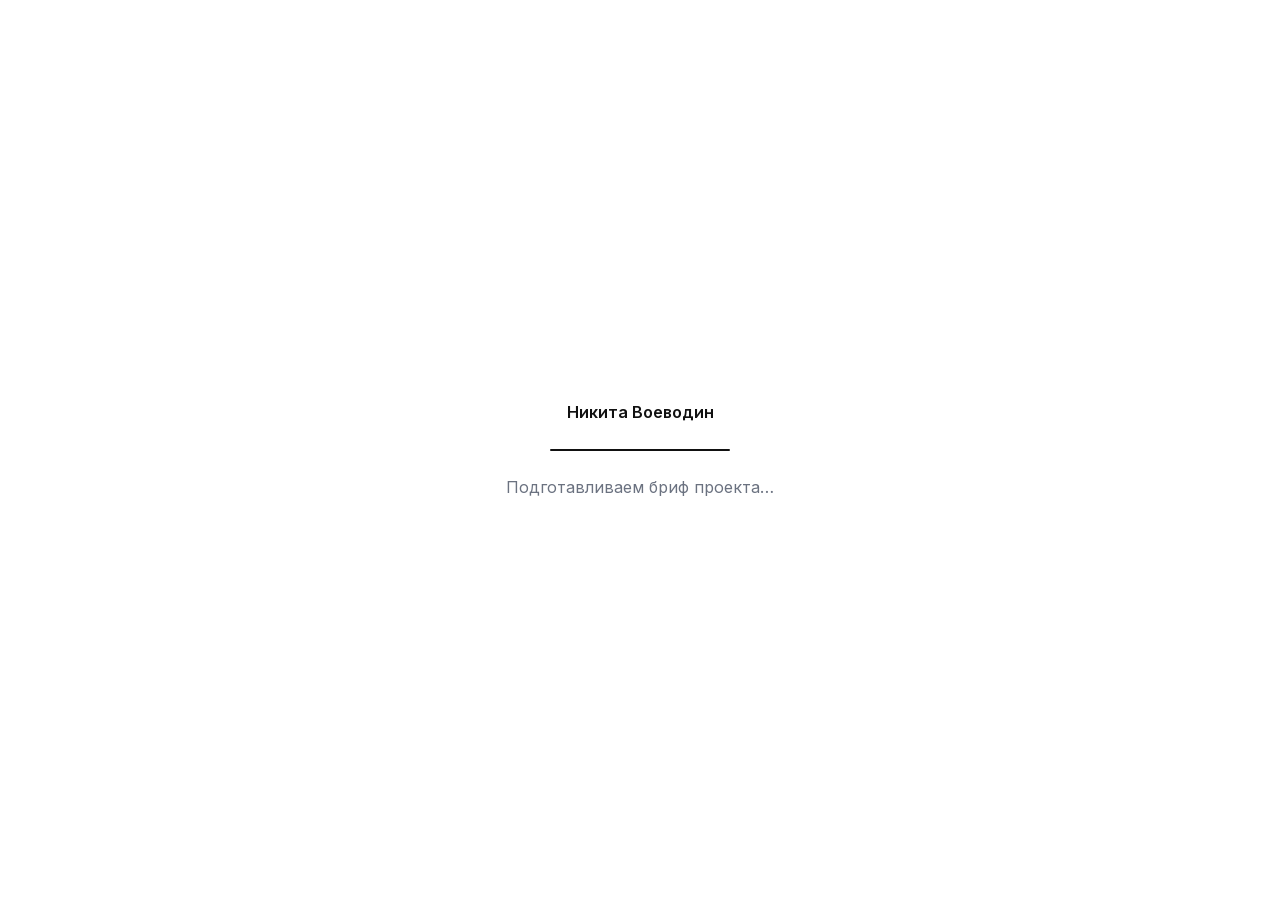
==== brief/index.html @ 1de4a4e7 "Сайт-бриф: пошаговая анкета проекта на /brief Реализация по техническому заданию (документы 01–07). " ====
<!DOCTYPE html>
<html lang="ru">
<head>
<meta charset="utf-8">
<meta name="viewport" content="width=device-width, initial-scale=1">
<title>Бриф проекта — Никита Воеводин</title>
<meta name="description" content="Бриф проекта: несколько вопросов о вашем бизнесе, чтобы подготовить сайт именно под ваши задачи. Заполнение занимает 10–15 минут.">
<meta name="theme-color" content="#FFFFFF">
<link rel="icon" href="/brief/favicon.svg" type="image/svg+xml">
<link rel="alternate icon" href="/brief/favicon.ico" sizes="32x32">
<link rel="preload" href="/brief/fonts/Inter.woff2" as="font" type="font/woff2" crossorigin>
<link rel="stylesheet" href="/brief/style.css">
<script src="/brief/script.js" defer></script>
</head>
<body>

<!-- Экран 0. Загрузка -->
<section class="loader" id="loader" aria-label="Подготовка брифа">
  <p class="loader__logo">Никита Воеводин</p>
  <span class="loader__track"><span class="loader__bar" id="loaderBar"></span></span>
  <p class="loader__text">Подготавливаем бриф проекта…</p>
</section>

<noscript>
  <p class="noscript">Для заполнения брифа включите JavaScript в настройках браузера.</p>
</noscript>

<div class="app" id="app">

  <header class="app__header" id="appHeader">
    <p class="logo">Никита Воеводин</p>
    <span class="progress" id="progress" role="progressbar" aria-label="Прогресс заполнения брифа" aria-valuemin="0" aria-valuemax="100" aria-valuenow="0" hidden>
      <span class="progress__bar" id="progressBar"></span>
    </span>
  </header>

  <main class="app__main" id="appMain">
    <div class="container">

      <!-- Экран восстановления черновика -->
      <section class="screen" id="screen-draft" data-screen="draft" hidden>
        <h1 class="screen__title">Мы нашли незавершённый бриф</h1>
        <p class="screen__text">Вы не закончили заполнение анкеты. Продолжить с места остановки?</p>
        <p class="screen__actions">
          <button type="button" class="button" data-action="draft-continue">Продолжить</button>
          <button type="button" class="button button--secondary" data-action="draft-reset">Начать заново</button>
        </p>
      </section>

      <!-- Экран 1. Приветствие -->
      <section class="screen screen--center" id="screen-welcome" data-screen="welcome" hidden>
        <h1 class="screen__title screen__title--hero">Бриф проекта</h1>
        <p class="screen__text">Ответьте на несколько вопросов. Это поможет быстрее понять ваш бизнес и подготовить сайт именно под ваши задачи.</p>
        <p class="screen__actions">
          <button type="button" class="button" data-action="start">Начать</button>
        </p>
      </section>

      <form class="form" id="briefForm" novalidate hidden>

        <!-- Экран 2. О компании -->
        <section class="screen" id="step-company" data-screen="step" hidden>
          <h2 class="screen__title">Расскажите немного о вашей компании</h2>
          <div class="fields">
            <p class="field">
              <label class="field__label" for="companyName">Название компании <span class="field__required" aria-hidden="true">*</span></label>
              <input class="input" type="text" id="companyName" name="companyName" placeholder="Например, «Северная студия»" autocomplete="organization" required>
              <span class="field__error" id="companyName-error" hidden></span>
            </p>
            <p class="field">
              <label class="field__label" for="contactPerson">Контактное лицо <span class="field__required" aria-hidden="true">*</span></label>
              <input class="input" type="text" id="contactPerson" name="contactPerson" placeholder="Имя и фамилия" autocomplete="name" required>
              <span class="field__error" id="contactPerson-error" hidden></span>
            </p>
            <p class="field">
              <label class="field__label" for="phone">Телефон <span class="field__required" aria-hidden="true">*</span></label>
              <input class="input" type="tel" id="phone" name="phone" placeholder="+7 900 000-00-00" autocomplete="tel" inputmode="tel" required>
              <span class="field__error" id="phone-error" hidden></span>
            </p>
            <p class="field">
              <label class="field__label" for="email">Email <span class="field__required" aria-hidden="true">*</span></label>
              <input class="input" type="email" id="email" name="email" placeholder="name@company.ru" autocomplete="email" inputmode="email" required>
              <span class="field__error" id="email-error" hidden></span>
            </p>
            <p class="field">
              <label class="field__label" for="website">Сайт</label>
              <input class="input" type="url" id="website" name="website" placeholder="company.ru" autocomplete="url" inputmode="url" data-validate="url">
              <span class="field__error" id="website-error" hidden></span>
            </p>
          </div>
        </section>

        <!-- Экран 3. О бизнесе -->
        <section class="screen" id="step-business" data-screen="step" hidden>
          <h2 class="screen__title" id="title-business">Чем занимается ваша компания?</h2>
          <div class="fields">
            <p class="field">
              <textarea class="textarea" id="businessDescription" name="businessDescription" rows="4" aria-labelledby="title-business" placeholder="Расскажите простыми словами. Чем вы занимаетесь? Какие задачи решаете?"></textarea>
            </p>
          </div>
        </section>

        <!-- Экран 4. Основные услуги -->
        <section class="screen" id="step-services" data-screen="step" hidden>
          <h2 class="screen__title" id="title-services">Какие услуги являются для вас основными?</h2>
          <div class="fields">
            <p class="field">
              <textarea class="textarea" id="services" name="services" rows="4" aria-labelledby="title-services" placeholder="Опишите основные услуги."></textarea>
            </p>
            <p class="field">
              <label class="field__label" for="mainService">Какая услуга является самой важной?</label>
              <input class="input" type="text" id="mainService" name="mainService" placeholder="Одна услуга, с которой стоит начать">
            </p>
          </div>
        </section>

        <!-- Экран 5. Клиенты -->
        <section class="screen" id="step-clients" data-screen="step" hidden>
          <h2 class="screen__title" id="title-clients">Кто ваши клиенты?</h2>
          <div class="fields">
            <p class="field">
              <textarea class="textarea" id="idealClient" name="idealClient" rows="4" aria-labelledby="title-clients" placeholder="Опишите своего идеального клиента."></textarea>
            </p>
            <p class="field">
              <label class="field__label" for="region">Регион работы</label>
              <input class="input" type="text" id="region" name="region" placeholder="Например, Москва и область">
            </p>
            <p class="field">
              <label class="field__label" for="language">Основной язык</label>
              <input class="input" type="text" id="language" name="language" placeholder="Русский">
            </p>
            <fieldset class="field field--group">
              <legend class="field__label">Работаете по всей России?</legend>
              <span class="choices">
                <label class="choice">
                  <input class="choice__input" type="radio" name="nationwide" value="Да">
                  <span class="choice__mark choice__mark--round" aria-hidden="true"></span>
                  <span class="choice__text">Да</span>
                </label>
                <label class="choice">
                  <input class="choice__input" type="radio" name="nationwide" value="Нет">
                  <span class="choice__mark choice__mark--round" aria-hidden="true"></span>
                  <span class="choice__text">Нет</span>
                </label>
              </span>
            </fieldset>
          </div>
        </section>

        <!-- Экран 6. Преимущества -->
        <section class="screen" id="step-advantages" data-screen="step" hidden>
          <h2 class="screen__title" id="title-advantages">Почему клиенты выбирают именно вас?</h2>
          <div class="fields">
            <p class="field">
              <textarea class="textarea" id="advantages" name="advantages" rows="4" aria-labelledby="title-advantages" placeholder="Опишите ваши сильные стороны. Что делает вас лучше конкурентов?"></textarea>
            </p>
          </div>
        </section>

        <!-- Экран 7. Конкуренты -->
        <section class="screen" id="step-competitors" data-screen="step" hidden>
          <h2 class="screen__title">Есть ли компании, которые вам нравятся?</h2>
          <div class="fields">
            <p class="field">
              <label class="field__label" for="competitor1">Ссылка</label>
              <input class="input" type="url" id="competitor1" name="competitor1" placeholder="company.ru" inputmode="url" data-validate="url">
              <span class="field__error" id="competitor1-error" hidden></span>
            </p>
            <p class="field">
              <label class="field__label" for="competitor2">Ссылка</label>
              <input class="input" type="url" id="competitor2" name="competitor2" placeholder="company.ru" inputmode="url" data-validate="url">
              <span class="field__error" id="competitor2-error" hidden></span>
            </p>
            <p class="field">
              <label class="field__label" for="competitor3">Ссылка</label>
              <input class="input" type="url" id="competitor3" name="competitor3" placeholder="company.ru" inputmode="url" data-validate="url">
              <span class="field__error" id="competitor3-error" hidden></span>
            </p>
            <p class="field">
              <label class="field__label" for="competitor4">Ссылка</label>
              <input class="input" type="url" id="competitor4" name="competitor4" placeholder="company.ru" inputmode="url" data-validate="url">
              <span class="field__error" id="competitor4-error" hidden></span>
            </p>
            <p class="field">
              <label class="field__label" for="competitor5">Ссылка</label>
              <input class="input" type="url" id="competitor5" name="competitor5" placeholder="company.ru" inputmode="url" data-validate="url">
              <span class="field__error" id="competitor5-error" hidden></span>
            </p>
            <p class="field">
              <label class="field__label" for="competitorsLiked">Что именно вам нравится?</label>
              <textarea class="textarea" id="competitorsLiked" name="competitorsLiked" rows="3" placeholder="Подход, сервис, оформление — что угодно."></textarea>
            </p>
          </div>
        </section>

        <!-- Экран 8. Примеры сайтов -->
        <section class="screen" id="step-examples" data-screen="step" hidden>
          <h2 class="screen__title">Какие сайты вам нравятся?</h2>
          <div class="fields">
            <p class="field">
              <label class="field__label" for="example1">URL</label>
              <input class="input" type="url" id="example1" name="example1" placeholder="example.com" inputmode="url" data-validate="url">
              <span class="field__error" id="example1-error" hidden></span>
            </p>
            <p class="field">
              <label class="field__label" for="example2">URL</label>
              <input class="input" type="url" id="example2" name="example2" placeholder="example.com" inputmode="url" data-validate="url">
              <span class="field__error" id="example2-error" hidden></span>
            </p>
            <p class="field">
              <label class="field__label" for="example3">URL</label>
              <input class="input" type="url" id="example3" name="example3" placeholder="example.com" inputmode="url" data-validate="url">
              <span class="field__error" id="example3-error" hidden></span>
            </p>
            <p class="field">
              <label class="field__label" for="example4">URL</label>
              <input class="input" type="url" id="example4" name="example4" placeholder="example.com" inputmode="url" data-validate="url">
              <span class="field__error" id="example4-error" hidden></span>
            </p>
            <p class="field">
              <label class="field__label" for="example5">URL</label>
              <input class="input" type="url" id="example5" name="example5" placeholder="example.com" inputmode="url" data-validate="url">
              <span class="field__error" id="example5-error" hidden></span>
            </p>
            <p class="field">
              <label class="field__label" for="examplesLiked">Что именно понравилось?</label>
              <textarea class="textarea" id="examplesLiked" name="examplesLiked" rows="3" placeholder="Структура, стиль, подача информации."></textarea>
            </p>
          </div>
        </section>

        <!-- Экран 9. Новый сайт -->
        <section class="screen" id="step-goals" data-screen="step" hidden>
          <h2 class="screen__title">Каким вы видите новый сайт?</h2>
          <div class="fields">
            <fieldset class="field field--group">
              <legend class="field__label">Что должен делать сайт?</legend>
              <span class="choices choices--column">
                <label class="choice">
                  <input class="choice__input" type="checkbox" name="goals" value="Получать заявки">
                  <span class="choice__mark" aria-hidden="true"></span>
                  <span class="choice__text">Получать заявки</span>
                </label>
                <label class="choice">
                  <input class="choice__input" type="checkbox" name="goals" value="Повысить доверие">
                  <span class="choice__mark" aria-hidden="true"></span>
                  <span class="choice__text">Повысить доверие</span>
                </label>
                <label class="choice">
                  <input class="choice__input" type="checkbox" name="goals" value="Показать услуги">
                  <span class="choice__mark" aria-hidden="true"></span>
                  <span class="choice__text">Показать услуги</span>
                </label>
                <label class="choice">
                  <input class="choice__input" type="checkbox" name="goals" value="Рассказать о компании">
                  <span class="choice__mark" aria-hidden="true"></span>
                  <span class="choice__text">Рассказать о компании</span>
                </label>
                <label class="choice">
                  <input class="choice__input" type="checkbox" name="goals" value="Получать звонки">
                  <span class="choice__mark" aria-hidden="true"></span>
                  <span class="choice__text">Получать звонки</span>
                </label>
                <label class="choice">
                  <input class="choice__input" type="checkbox" name="goals" value="Другое">
                  <span class="choice__mark" aria-hidden="true"></span>
                  <span class="choice__text">Другое</span>
                </label>
              </span>
            </fieldset>
            <p class="field">
              <label class="field__label" for="goalsExtra">Есть ли дополнительные пожелания?</label>
              <textarea class="textarea" id="goalsExtra" name="goalsExtra" rows="3" placeholder="Всё, что важно учесть."></textarea>
            </p>
          </div>
        </section>

        <!-- Экран 10. Материалы -->
        <section class="screen" id="step-materials" data-screen="step" hidden>
          <h2 class="screen__title">Загрузите материалы</h2>
          <div class="fields">
            <div class="upload" id="dropzone">
              <svg class="upload__icon" width="20" height="20" viewBox="0 0 24 24" fill="none" stroke="currentColor" stroke-width="1.5" stroke-linecap="round" stroke-linejoin="round" aria-hidden="true" focusable="false">
                <path d="M21 15v4a2 2 0 0 1-2 2H5a2 2 0 0 1-2-2v-4"></path>
                <path d="M17 8l-5-5-5 5"></path>
                <path d="M12 3v12"></path>
              </svg>
              <p class="upload__title">Перетащите сюда файлы</p>
              <p class="upload__or">или</p>
              <button type="button" class="button button--secondary" id="pickFiles">Выбрать файлы</button>
              <input class="visually-hidden" type="file" id="fileInput" name="fileInput" multiple accept=".png,.jpg,.jpeg,.svg,.pdf,.docx,.zip,.rar" aria-label="Выбрать файлы для загрузки">
              <p class="upload__hint">PNG, JPG, JPEG, SVG, PDF, DOCX, ZIP, RAR — до 10 МБ суммарно</p>
            </div>
            <span class="field__error" id="files-error" hidden></span>
            <ul class="file-list" id="fileList"></ul>
          </div>
        </section>

        <!-- Экран 11. Дополнительно -->
        <section class="screen" id="step-extra" data-screen="step" hidden>
          <h2 class="screen__title" id="title-extra">Есть ли что-то ещё, что нам важно знать?</h2>
          <div class="fields">
            <p class="field">
              <textarea class="textarea textarea--large" id="additionalInfo" name="additionalInfo" rows="7" aria-labelledby="title-extra" placeholder="Сроки, пожелания, ограничения, важные детали."></textarea>
            </p>
          </div>
        </section>

        <!-- Экран 12. Проверка -->
        <section class="screen" id="screen-review" data-screen="review" hidden>
          <h2 class="screen__title">Проверьте информацию</h2>
          <div class="review" id="reviewList"></div>
          <p class="form__error" id="submitError" role="alert" hidden></p>
        </section>

      </form>

      <!-- Экран 13. Отправка -->
      <section class="screen screen--center" id="screen-sending" data-screen="sending" hidden>
        <span class="loader__track"><span class="loader__bar loader__bar--indeterminate"></span></span>
        <p class="screen__text" role="status">Отправляем данные…</p>
      </section>

      <!-- Экран 14. Спасибо -->
      <section class="screen screen--center" id="screen-success" data-screen="success" hidden>
        <span class="success__mark">
          <svg width="40" height="40" viewBox="0 0 24 24" fill="none" stroke="currentColor" stroke-width="2" stroke-linecap="round" stroke-linejoin="round" aria-hidden="true" focusable="false">
            <path d="M4 12.5l5.5 5.5L20 6.5"></path>
          </svg>
        </span>
        <h2 class="screen__title">Спасибо!</h2>
        <p class="screen__text">Мы получили ваш бриф. Уже приступаем к подготовке проекта.</p>
        <p class="screen__actions">
          <button type="button" class="button" data-action="close">Закрыть</button>
        </p>
        <p class="screen__note" id="closeHint" hidden>Можно закрыть вкладку.</p>
      </section>

    </div>
  </main>

  <footer class="app__footer" id="appFooter" hidden>
    <div class="container container--nav">
      <button type="button" class="button button--secondary" id="backButton">Назад</button>
      <button type="submit" class="button" id="nextButton" form="briefForm">Далее</button>
    </div>
  </footer>

</div>

</body>
</html>
---- brief/style.css ----
/* ==========================================================================
   Бриф проекта — Никита Воеводин
   1. Reset
   2. Variables
   3. Typography
   4. Layout
   5. Buttons
   6. Inputs
   7. Cards
   8. Progress
   9. Animations
   10. Responsive
   ========================================================================== */

/* 1. Reset
   ========================================================================== */

*,
*::before,
*::after {
  box-sizing: border-box;
}

html,
body,
h1,
h2,
p,
ul,
li,
dl,
dt,
dd,
fieldset,
legend {
  margin: 0;
  padding: 0;
}

ul {
  list-style: none;
}

fieldset {
  border: 0;
  min-width: 0;
}

button,
input,
textarea {
  font: inherit;
  color: inherit;
}

button {
  cursor: pointer;
}

[hidden] {
  display: none !important;
}

/* 2. Variables
   ========================================================================== */

:root {
  --color-background: #FFFFFF;
  --color-text: #111111;
  --color-text-secondary: #6B7280;
  --color-border: #E5E7EB;
  --color-border-hover: #D1D5DB;
  --color-button: #111111;
  --color-button-text: #FFFFFF;
  --color-button-hover: #222222;
  --color-disabled: #E5E7EB;
  --color-disabled-text: #9CA3AF;
  --color-error: #DC2626;
  --color-success: #16A34A;
  --color-track: #F3F4F6;

  --radius: 16px;
  --radius-upload: 20px;
  --radius-round: 999px;

  --shadow: 0 6px 24px rgba(0, 0, 0, .05);

  --space-1: 8px;
  --space-2: 16px;
  --space-3: 24px;
  --space-4: 32px;
  --space-5: 40px;
  --space-6: 48px;
  --space-8: 64px;
  --space-10: 80px;

  --container-width: 720px;
  --container-padding: 64px;

  --control-height: 56px;

  --duration: 250ms;
  --easing: ease-out;
}

/* 3. Typography
   ========================================================================== */

@font-face {
  font-family: 'Inter';
  font-style: normal;
  font-weight: 400 700;
  font-display: swap;
  src: url('fonts/Inter.woff2') format('woff2');
}

body {
  background: var(--color-background);
  color: var(--color-text);
  font-family: 'Inter', system-ui, -apple-system, 'Segoe UI', Roboto, sans-serif;
  font-size: 18px;
  font-weight: 400;
  line-height: 1.55;
  -webkit-font-smoothing: antialiased;
  -moz-osx-font-smoothing: grayscale;
  text-rendering: optimizeLegibility;
}

.screen__title {
  font-size: clamp(26px, 5vw, 32px);
  font-weight: 700;
  line-height: 1.2;
  letter-spacing: -.02em;
}

.screen__title--hero {
  font-size: clamp(34px, 9vw, 56px);
  letter-spacing: -.03em;
}

.screen__text {
  color: var(--color-text-secondary);
  font-size: 18px;
  margin-top: var(--space-2);
  max-width: 34em;
}

.screen__note {
  color: var(--color-text-secondary);
  font-size: 16px;
  margin-top: var(--space-2);
}

.visually-hidden {
  position: absolute;
  width: 1px;
  height: 1px;
  margin: -1px;
  padding: 0;
  overflow: hidden;
  clip: rect(0 0 0 0);
  clip-path: inset(50%);
  white-space: nowrap;
  border: 0;
}

/* 4. Layout
   ========================================================================== */

.app {
  display: flex;
  flex-direction: column;
  min-height: 100vh;
  min-height: 100dvh;
}

.app__header {
  position: sticky;
  top: 0;
  z-index: 2;
  display: flex;
  align-items: center;
  gap: var(--space-4);
  flex: 0 0 auto;
  padding: var(--space-3) var(--container-padding);
  background: var(--color-background);
}

.logo {
  font-size: 16px;
  font-weight: 600;
  white-space: nowrap;
}

.app__main {
  display: flex;
  flex: 1 1 auto;
  align-items: center;
  justify-content: center;
  padding: var(--space-5) var(--container-padding);
}

.container {
  width: 100%;
  max-width: var(--container-width);
  margin: 0 auto;
}

.app__footer {
  position: sticky;
  bottom: 0;
  z-index: 2;
  flex: 0 0 auto;
  border-top: 1px solid var(--color-border);
  padding: var(--space-3) var(--container-padding);
  background: var(--color-background);
}

.container--nav {
  display: flex;
  align-items: center;
  justify-content: space-between;
  gap: var(--space-2);
}

.screen--center {
  text-align: center;
}

.screen--center .screen__text {
  margin-left: auto;
  margin-right: auto;
}

.screen__actions {
  display: flex;
  flex-wrap: wrap;
  gap: var(--space-2);
  margin-top: var(--space-4);
}

.screen--center .screen__actions {
  justify-content: center;
}

.fields {
  display: flex;
  flex-direction: column;
  gap: var(--space-3);
  margin-top: var(--space-3);
}

.noscript {
  color: var(--color-text-secondary);
  font-family: system-ui, sans-serif;
  padding: var(--space-8) var(--space-3);
  text-align: center;
}

/* 5. Buttons
   ========================================================================== */

.button {
  display: inline-flex;
  align-items: center;
  justify-content: center;
  min-width: 180px;
  min-height: var(--control-height);
  padding: var(--space-2) var(--space-4);
  border: 1px solid var(--color-button);
  border-radius: var(--radius);
  background: var(--color-button);
  color: var(--color-button-text);
  font-size: 16px;
  font-weight: 600;
  line-height: 1.2;
  text-align: center;
  transition: background-color var(--duration) var(--easing),
              border-color var(--duration) var(--easing),
              color var(--duration) var(--easing),
              transform var(--duration) var(--easing);
}

.button:hover {
  background: var(--color-button-hover);
  border-color: var(--color-button-hover);
}

.button:active {
  transform: scale(.99);
}

.button--secondary {
  background: var(--color-background);
  border-color: var(--color-border);
  color: var(--color-text);
}

.button--secondary:hover {
  background: var(--color-background);
  border-color: var(--color-border-hover);
}

.button:disabled,
.button[aria-disabled='true'] {
  background: var(--color-disabled);
  border-color: var(--color-disabled);
  color: var(--color-disabled-text);
  cursor: default;
  transform: none;
}

.button.is-loading {
  background: var(--color-disabled);
  border-color: var(--color-disabled);
  color: var(--color-disabled-text);
  cursor: default;
  pointer-events: none;
}

:focus-visible {
  outline: 2px solid var(--color-text);
  outline-offset: 3px;
}

/* Заголовок получает фокус программно — для читалок, без визуальной рамки. */
[tabindex='-1']:focus,
[tabindex='-1']:focus-visible {
  outline: none;
}

/* 6. Inputs
   ========================================================================== */

.field {
  display: flex;
  flex-direction: column;
  gap: var(--space-1);
}

.field__label {
  color: var(--color-text-secondary);
  font-size: 16px;
  line-height: 1.4;
}

.field__required {
  color: var(--color-text-secondary);
}

.input,
.textarea {
  width: 100%;
  border: 1px solid var(--color-border);
  border-radius: var(--radius);
  background: var(--color-background);
  font-size: 18px;
  transition: border-color var(--duration) var(--easing);
}

.input {
  height: var(--control-height);
  padding: 0 20px;
}

.textarea {
  min-height: 160px;
  padding: 16px 20px;
  line-height: 1.5;
  resize: none;
  overflow: hidden;
  display: block;
}

.textarea--large {
  min-height: 240px;
}

.input::placeholder,
.textarea::placeholder {
  color: var(--color-text-secondary);
  font-size: 16px;
  opacity: 1;
}

.input:hover,
.textarea:hover {
  border-color: var(--color-border-hover);
}

.input:focus,
.textarea:focus {
  border-color: var(--color-text);
  outline: none;
}

.input:disabled,
.textarea:disabled {
  background: var(--color-track);
  color: var(--color-disabled-text);
  cursor: default;
}

.input.is-invalid,
.textarea.is-invalid {
  border-color: var(--color-error);
}

.field__error,
.form__error {
  color: var(--color-error);
  font-size: 16px;
  line-height: 1.4;
}

.form__error {
  margin-top: var(--space-3);
}

/* Choices */

.field--group {
  display: flex;
  flex-direction: column;
  gap: var(--space-2);
}

.choices {
  display: flex;
  flex-wrap: wrap;
  gap: var(--space-2) var(--space-4);
}

.choices--column {
  flex-direction: column;
  gap: var(--space-2);
}

.choice {
  position: relative;
  display: inline-flex;
  align-items: center;
  gap: 12px;
  cursor: pointer;
}

.choice__input {
  position: absolute;
  width: 24px;
  height: 24px;
  margin: 0;
  opacity: 0;
}

.choice__mark {
  position: relative;
  flex: 0 0 auto;
  width: 24px;
  height: 24px;
  border: 1px solid var(--color-border);
  border-radius: 6px;
  background: var(--color-background);
  transition: border-color var(--duration) var(--easing);
}

.choice__mark--round {
  border-radius: var(--radius-round);
}

.choice:hover .choice__mark {
  border-color: var(--color-border-hover);
}

.choice__mark::after {
  content: '';
  position: absolute;
  opacity: 0;
  transition: opacity var(--duration) var(--easing);
}

.choice__mark:not(.choice__mark--round)::after {
  left: 7px;
  top: 3px;
  width: 7px;
  height: 12px;
  border: solid var(--color-text);
  border-width: 0 2px 2px 0;
  transform: rotate(45deg);
}

.choice__mark--round::after {
  left: 50%;
  top: 50%;
  width: 10px;
  height: 10px;
  margin: -5px 0 0 -5px;
  border-radius: var(--radius-round);
  background: var(--color-text);
}

.choice__input:checked + .choice__mark {
  border-color: var(--color-text);
}

.choice__input:checked + .choice__mark::after {
  opacity: 1;
}

.choice__input:focus-visible + .choice__mark {
  outline: 2px solid var(--color-text);
  outline-offset: 3px;
}

.choice__text {
  font-size: 18px;
}

/* Upload */

.upload {
  display: flex;
  flex-direction: column;
  align-items: center;
  gap: var(--space-2);
  padding: var(--space-6) var(--space-3);
  border: 1px dashed var(--color-border);
  border-radius: var(--radius-upload);
  text-align: center;
  cursor: pointer;
  transition: border-color var(--duration) var(--easing);
}

.upload:hover,
.upload.is-active {
  border-color: var(--color-text);
}

.upload__icon {
  color: var(--color-text-secondary);
}

.upload__title {
  font-size: 18px;
}

.upload__or,
.upload__hint {
  color: var(--color-text-secondary);
  font-size: 16px;
}

.upload__hint {
  margin-top: var(--space-1);
}

.file-list {
  display: flex;
  flex-direction: column;
  gap: var(--space-1);
}

.file {
  display: flex;
  align-items: center;
  gap: var(--space-2);
  padding: var(--space-2) 20px;
  border: 1px solid var(--color-border);
  border-radius: var(--radius);
}

.file__name {
  flex: 1 1 auto;
  font-size: 16px;
  overflow: hidden;
  text-overflow: ellipsis;
  white-space: nowrap;
}

.file__size {
  color: var(--color-text-secondary);
  font-size: 16px;
  white-space: nowrap;
}

.file__remove {
  flex: 0 0 auto;
  display: inline-flex;
  align-items: center;
  justify-content: center;
  width: 32px;
  height: 32px;
  padding: 0;
  border: 0;
  border-radius: var(--radius-round);
  background: none;
  color: var(--color-text-secondary);
  transition: color var(--duration) var(--easing);
}

.file__remove:hover {
  color: var(--color-text);
}

/* 7. Cards
   ========================================================================== */

.review {
  display: flex;
  flex-direction: column;
  gap: var(--space-2);
  margin-top: var(--space-3);
}

.card {
  padding: var(--space-3);
  border: 1px solid var(--color-border);
  border-radius: var(--radius);
  box-shadow: var(--shadow);
}

.card__head {
  display: flex;
  align-items: baseline;
  justify-content: space-between;
  gap: var(--space-2);
}

.card__title {
  font-size: 18px;
  font-weight: 600;
  line-height: 1.35;
}

.card__edit {
  flex: 0 0 auto;
  padding: 0;
  border: 0;
  background: none;
  color: var(--color-text-secondary);
  font-size: 16px;
  text-decoration: underline;
  text-underline-offset: 3px;
  transition: color var(--duration) var(--easing);
}

.card__edit:hover {
  color: var(--color-text);
}

.card__list {
  display: flex;
  flex-direction: column;
  gap: var(--space-1);
  margin-top: var(--space-2);
}

.card__label {
  color: var(--color-text-secondary);
  font-size: 16px;
}

.card__value {
  font-size: 16px;
  overflow-wrap: anywhere;
  white-space: pre-wrap;
}

/* 8. Progress
   ========================================================================== */

.progress {
  display: block;
  flex: 1 1 auto;
  height: 6px;
  border-radius: var(--radius-round);
  background: var(--color-track);
  overflow: hidden;
}

.progress__bar {
  display: block;
  width: 0;
  height: 100%;
  border-radius: var(--radius-round);
  background: var(--color-text);
  transition: width var(--duration) var(--easing);
}

/* 9. Animations
   ========================================================================== */

.loader {
  position: fixed;
  inset: 0;
  z-index: 10;
  display: flex;
  flex-direction: column;
  align-items: center;
  justify-content: center;
  gap: var(--space-3);
  padding: var(--space-3);
  background: var(--color-background);
  text-align: center;
}

.loader.is-hidden {
  opacity: 0;
  transition: opacity var(--duration) var(--easing);
}

.loader__logo {
  font-size: 16px;
  font-weight: 600;
}

.loader__track {
  display: block;
  width: 180px;
  height: 2px;
  border-radius: var(--radius-round);
  background: var(--color-track);
  overflow: hidden;
}

.loader__bar {
  display: block;
  width: 0;
  height: 100%;
  background: var(--color-text);
  transition: width 200ms linear;
}

.loader__bar--indeterminate {
  width: 40%;
  animation: slide 1.2s var(--easing) infinite;
}

.loader__text {
  color: var(--color-text-secondary);
  font-size: 16px;
}

.screen {
  animation: appear var(--duration) var(--easing) both;
}

.success__mark {
  display: inline-flex;
  align-items: center;
  justify-content: center;
  width: 88px;
  height: 88px;
  margin-bottom: var(--space-3);
  border-radius: var(--radius-round);
  background: var(--color-track);
  color: var(--color-text);
  animation: pop var(--duration) var(--easing) both;
}

@keyframes appear {
  from {
    opacity: 0;
    transform: translateY(8px);
  }
  to {
    opacity: 1;
    transform: translateY(0);
  }
}

@keyframes pop {
  from {
    opacity: 0;
    transform: scale(.94);
  }
  to {
    opacity: 1;
    transform: scale(1);
  }
}

@keyframes slide {
  from {
    transform: translateX(-100%);
  }
  to {
    transform: translateX(250%);
  }
}

@media (prefers-reduced-motion: reduce) {
  *,
  *::before,
  *::after {
    animation-duration: .01ms !important;
    animation-iteration-count: 1 !important;
    transition-duration: .01ms !important;
  }
}

/* 10. Responsive
   ========================================================================== */

@media (max-width: 1024px) {
  :root {
    --container-padding: 48px;
  }
}

@media (max-width: 768px) {
  :root {
    --container-padding: 24px;
  }

  body {
    font-size: 17px;
  }

  .app__main {
    align-items: flex-start;
    padding-top: var(--space-4);
    padding-bottom: var(--space-4);
  }

  .screen__text,
  .choice__text {
    font-size: 17px;
  }

  .upload {
    padding: var(--space-5) var(--space-3);
  }
}

@media (max-width: 520px) {
  .app__header {
    padding-left: var(--space-3);
    padding-right: var(--space-3);
  }

  .container--nav .button {
    flex: 1 1 0;
    min-width: 0;
  }

  .screen__actions .button {
    width: 100%;
  }
}
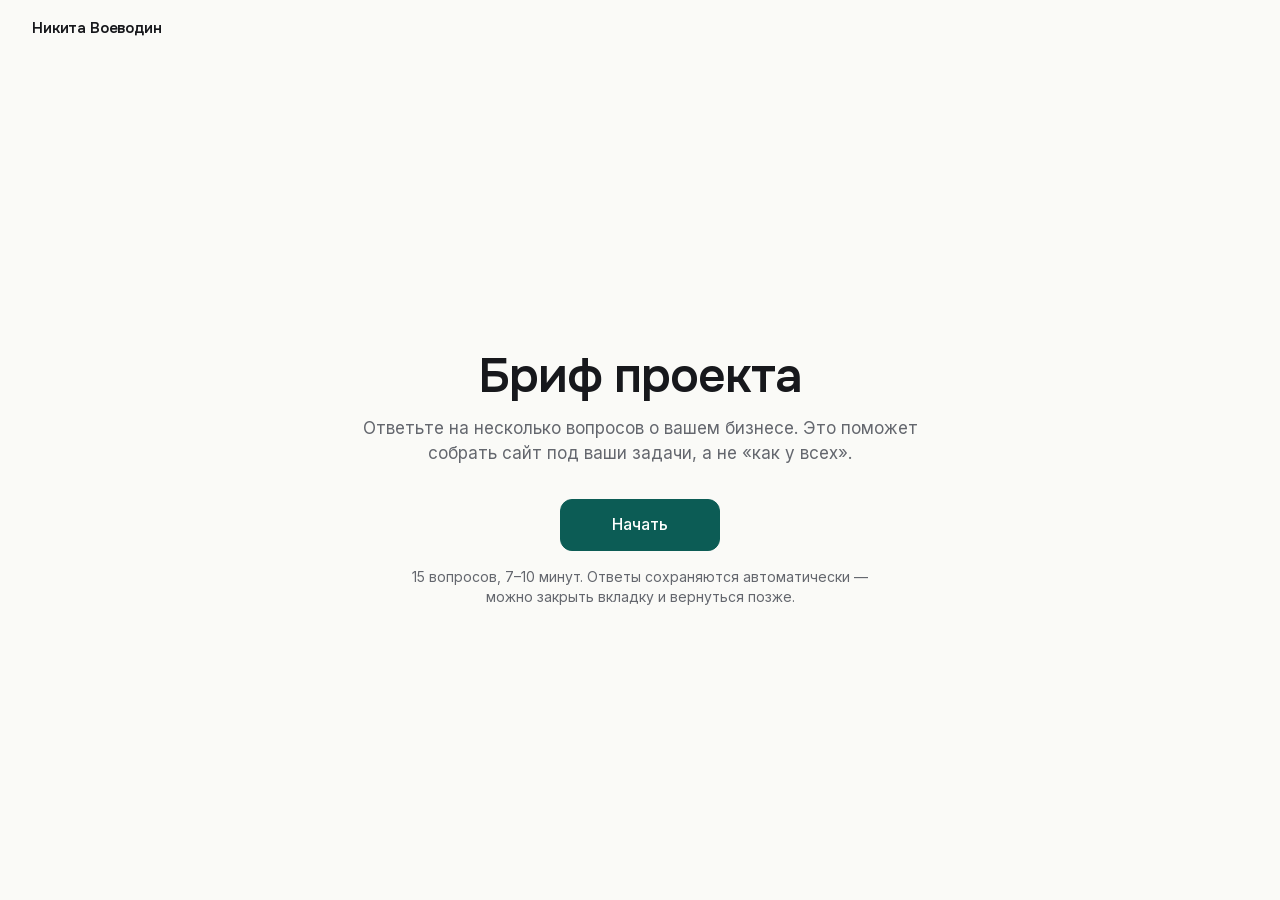
==== commit 8d8b4ce8: "Редизайн брифа: новая структура из 15 шагов и своя дизайн-система Структура (ТЗ на доработку, раздел" ====
--- a/brief/index.html
+++ b/brief/index.html
@@ -4,11 +4,20 @@
 <meta charset="utf-8">
 <meta name="viewport" content="width=device-width, initial-scale=1">
 <title>Бриф проекта — Никита Воеводин</title>
-<meta name="description" content="Бриф проекта: несколько вопросов о вашем бизнесе, чтобы подготовить сайт именно под ваши задачи. Заполнение занимает 10–15 минут.">
-<meta name="theme-color" content="#FFFFFF">
+<meta name="description" content="Несколько вопросов о вашем бизнесе, чтобы собрать сайт под ваши задачи. 15 вопросов, 7–10 минут.">
+<meta name="theme-color" content="#FAFAF7">
+<meta property="og:type" content="website">
+<meta property="og:title" content="Бриф проекта — Никита Воеводин">
+<meta property="og:description" content="Несколько вопросов о вашем бизнесе, чтобы собрать сайт под ваши задачи. 15 вопросов, 7–10 минут.">
+<meta property="og:image" content="https://nikitavoevodin.vercel.app/brief/og.png">
+<meta property="og:image:width" content="1200">
+<meta property="og:image:height" content="630">
+<meta property="og:url" content="https://nikitavoevodin.vercel.app/brief">
+<meta name="twitter:card" content="summary_large_image">
 <link rel="icon" href="/brief/favicon.svg" type="image/svg+xml">
 <link rel="alternate icon" href="/brief/favicon.ico" sizes="32x32">
 <link rel="preload" href="/brief/fonts/Inter.woff2" as="font" type="font/woff2" crossorigin>
+<link rel="preload" href="/brief/fonts/Onest-600.woff2" as="font" type="font/woff2" crossorigin>
 <link rel="stylesheet" href="/brief/style.css">
 <script src="/brief/script.js" defer></script>
 </head>
@@ -27,11 +36,11 @@
 
 <div class="app" id="app">
 
-  <header class="app__header" id="appHeader">
+  <header class="app__header">
     <p class="logo">Никита Воеводин</p>
-    <span class="progress" id="progress" role="progressbar" aria-label="Прогресс заполнения брифа" aria-valuemin="0" aria-valuemax="100" aria-valuenow="0" hidden>
-      <span class="progress__bar" id="progressBar"></span>
-    </span>
+    <span class="saved" id="savedHint" aria-hidden="true">Сохранено</span>
+    <span class="scale" id="progress" role="progressbar" aria-label="Прогресс заполнения брифа" aria-valuemin="0" aria-valuemax="100" aria-valuenow="0" hidden></span>
+    <span class="counter" id="counter" hidden></span>
   </header>
 
   <main class="app__main" id="appMain">
@@ -50,48 +59,53 @@
       <!-- Экран 1. Приветствие -->
       <section class="screen screen--center" id="screen-welcome" data-screen="welcome" hidden>
         <h1 class="screen__title screen__title--hero">Бриф проекта</h1>
-        <p class="screen__text">Ответьте на несколько вопросов. Это поможет быстрее понять ваш бизнес и подготовить сайт именно под ваши задачи.</p>
+        <p class="screen__text">Ответьте на несколько вопросов о вашем бизнесе. Это поможет собрать сайт под ваши задачи, а не «как у всех».</p>
         <p class="screen__actions">
           <button type="button" class="button" data-action="start">Начать</button>
         </p>
+        <p class="screen__note">15 вопросов, 7–10 минут. Ответы сохраняются автоматически — можно закрыть вкладку и вернуться позже.</p>
       </section>
 
       <form class="form" id="briefForm" novalidate hidden>
 
-        <!-- Экран 2. О компании -->
-        <section class="screen" id="step-company" data-screen="step" hidden>
+        <!-- Шаг 1. О компании -->
+        <section class="screen" id="step-company" data-screen="step" data-label="О компании" hidden>
           <h2 class="screen__title">Расскажите немного о вашей компании</h2>
           <div class="fields">
             <p class="field">
               <label class="field__label" for="companyName">Название компании <span class="field__required" aria-hidden="true">*</span></label>
               <input class="input" type="text" id="companyName" name="companyName" placeholder="Например, «Северная студия»" autocomplete="organization" required>
-              <span class="field__error" id="companyName-error" hidden></span>
+              <span class="field__error" id="companyName-error" role="alert" hidden></span>
             </p>
             <p class="field">
               <label class="field__label" for="contactPerson">Контактное лицо <span class="field__required" aria-hidden="true">*</span></label>
               <input class="input" type="text" id="contactPerson" name="contactPerson" placeholder="Имя и фамилия" autocomplete="name" required>
-              <span class="field__error" id="contactPerson-error" hidden></span>
+              <span class="field__error" id="contactPerson-error" role="alert" hidden></span>
             </p>
             <p class="field">
               <label class="field__label" for="phone">Телефон <span class="field__required" aria-hidden="true">*</span></label>
               <input class="input" type="tel" id="phone" name="phone" placeholder="+7 900 000-00-00" autocomplete="tel" inputmode="tel" required>
-              <span class="field__error" id="phone-error" hidden></span>
+              <span class="field__error" id="phone-error" role="alert" hidden></span>
             </p>
             <p class="field">
               <label class="field__label" for="email">Email <span class="field__required" aria-hidden="true">*</span></label>
               <input class="input" type="email" id="email" name="email" placeholder="name@company.ru" autocomplete="email" inputmode="email" required>
-              <span class="field__error" id="email-error" hidden></span>
-            </p>
-            <p class="field">
-              <label class="field__label" for="website">Сайт</label>
-              <input class="input" type="url" id="website" name="website" placeholder="company.ru" autocomplete="url" inputmode="url" data-validate="url">
-              <span class="field__error" id="website-error" hidden></span>
-            </p>
-          </div>
-        </section>
-
-        <!-- Экран 3. О бизнесе -->
-        <section class="screen" id="step-business" data-screen="step" hidden>
+              <span class="field__error" id="email-error" role="alert" hidden></span>
+            </p>
+            <p class="field">
+              <label class="field__label" for="website">Сайт, если есть</label>
+              <input class="input" type="text" id="website" name="website" placeholder="company.ru" autocomplete="url" inputmode="url" data-validate="url">
+              <span class="field__error" id="website-error" role="alert" hidden></span>
+            </p>
+            <p class="field">
+              <label class="field__label" for="socials">Соцсети</label>
+              <input class="input" type="text" id="socials" name="socials" placeholder="Ссылки через запятую">
+            </p>
+          </div>
+        </section>
+
+        <!-- Шаг 2. О бизнесе -->
+        <section class="screen" id="step-business" data-screen="step" data-label="О бизнесе" hidden>
           <h2 class="screen__title" id="title-business">Чем занимается ваша компания?</h2>
           <div class="fields">
             <p class="field">
@@ -100,8 +114,8 @@
           </div>
         </section>
 
-        <!-- Экран 4. Основные услуги -->
-        <section class="screen" id="step-services" data-screen="step" hidden>
+        <!-- Шаг 3. Услуги -->
+        <section class="screen" id="step-services" data-screen="step" data-label="Услуги" hidden>
           <h2 class="screen__title" id="title-services">Какие услуги являются для вас основными?</h2>
           <div class="fields">
             <p class="field">
@@ -114,173 +128,329 @@
           </div>
         </section>
 
-        <!-- Экран 5. Клиенты -->
-        <section class="screen" id="step-clients" data-screen="step" hidden>
-          <h2 class="screen__title" id="title-clients">Кто ваши клиенты?</h2>
-          <div class="fields">
-            <p class="field">
-              <textarea class="textarea" id="idealClient" name="idealClient" rows="4" aria-labelledby="title-clients" placeholder="Опишите своего идеального клиента."></textarea>
-            </p>
-            <p class="field">
-              <label class="field__label" for="region">Регион работы</label>
-              <input class="input" type="text" id="region" name="region" placeholder="Например, Москва и область">
-            </p>
-            <p class="field">
-              <label class="field__label" for="language">Основной язык</label>
-              <input class="input" type="text" id="language" name="language" placeholder="Русский">
-            </p>
+        <!-- Шаг 4. Результаты сайта -->
+        <section class="screen" id="step-results" data-screen="step" data-label="Результаты сайта" hidden>
+          <h2 class="screen__title">Какие результаты должен приносить сайт?</h2>
+          <p class="screen__text">Отметьте всё, что важно.</p>
+          <div class="fields">
             <fieldset class="field field--group">
-              <legend class="field__label">Работаете по всей России?</legend>
-              <span class="choices">
-                <label class="choice">
-                  <input class="choice__input" type="radio" name="nationwide" value="Да">
-                  <span class="choice__mark choice__mark--round" aria-hidden="true"></span>
-                  <span class="choice__text">Да</span>
-                </label>
-                <label class="choice">
-                  <input class="choice__input" type="radio" name="nationwide" value="Нет">
-                  <span class="choice__mark choice__mark--round" aria-hidden="true"></span>
-                  <span class="choice__text">Нет</span>
+              <legend class="visually-hidden">Результаты сайта</legend>
+              <span class="choices choices--grid">
+                <label class="choice">
+                  <input class="choice__input" type="checkbox" name="results" value="Получать заявки">
+                  <span class="choice__mark" aria-hidden="true"></span>
+                  <span class="choice__text">Получать заявки</span>
+                </label>
+                <label class="choice">
+                  <input class="choice__input" type="checkbox" name="results" value="Получать звонки">
+                  <span class="choice__mark" aria-hidden="true"></span>
+                  <span class="choice__text">Получать звонки</span>
+                </label>
+                <label class="choice">
+                  <input class="choice__input" type="checkbox" name="results" value="Получать сообщения в Telegram">
+                  <span class="choice__mark" aria-hidden="true"></span>
+                  <span class="choice__text">Получать сообщения в Telegram</span>
+                </label>
+                <label class="choice">
+                  <input class="choice__input" type="checkbox" name="results" value="Получать обращения в WhatsApp">
+                  <span class="choice__mark" aria-hidden="true"></span>
+                  <span class="choice__text">Получать обращения в WhatsApp</span>
+                </label>
+                <label class="choice">
+                  <input class="choice__input" type="checkbox" name="results" value="Повысить доверие">
+                  <span class="choice__mark" aria-hidden="true"></span>
+                  <span class="choice__text">Повысить доверие</span>
+                </label>
+                <label class="choice">
+                  <input class="choice__input" type="checkbox" name="results" value="Презентовать компанию">
+                  <span class="choice__mark" aria-hidden="true"></span>
+                  <span class="choice__text">Презентовать компанию</span>
+                </label>
+                <label class="choice">
+                  <input class="choice__input" type="checkbox" name="results" value="Другое" data-reveals="resultsOtherField">
+                  <span class="choice__mark" aria-hidden="true"></span>
+                  <span class="choice__text">Другое</span>
                 </label>
               </span>
             </fieldset>
-          </div>
-        </section>
-
-        <!-- Экран 6. Преимущества -->
-        <section class="screen" id="step-advantages" data-screen="step" hidden>
-          <h2 class="screen__title" id="title-advantages">Почему клиенты выбирают именно вас?</h2>
-          <div class="fields">
-            <p class="field">
-              <textarea class="textarea" id="advantages" name="advantages" rows="4" aria-labelledby="title-advantages" placeholder="Опишите ваши сильные стороны. Что делает вас лучше конкурентов?"></textarea>
-            </p>
-          </div>
-        </section>
-
-        <!-- Экран 7. Конкуренты -->
-        <section class="screen" id="step-competitors" data-screen="step" hidden>
-          <h2 class="screen__title">Есть ли компании, которые вам нравятся?</h2>
-          <div class="fields">
-            <p class="field">
-              <label class="field__label" for="competitor1">Ссылка</label>
-              <input class="input" type="url" id="competitor1" name="competitor1" placeholder="company.ru" inputmode="url" data-validate="url">
-              <span class="field__error" id="competitor1-error" hidden></span>
-            </p>
-            <p class="field">
-              <label class="field__label" for="competitor2">Ссылка</label>
-              <input class="input" type="url" id="competitor2" name="competitor2" placeholder="company.ru" inputmode="url" data-validate="url">
-              <span class="field__error" id="competitor2-error" hidden></span>
-            </p>
-            <p class="field">
-              <label class="field__label" for="competitor3">Ссылка</label>
-              <input class="input" type="url" id="competitor3" name="competitor3" placeholder="company.ru" inputmode="url" data-validate="url">
-              <span class="field__error" id="competitor3-error" hidden></span>
-            </p>
-            <p class="field">
-              <label class="field__label" for="competitor4">Ссылка</label>
-              <input class="input" type="url" id="competitor4" name="competitor4" placeholder="company.ru" inputmode="url" data-validate="url">
-              <span class="field__error" id="competitor4-error" hidden></span>
-            </p>
-            <p class="field">
-              <label class="field__label" for="competitor5">Ссылка</label>
-              <input class="input" type="url" id="competitor5" name="competitor5" placeholder="company.ru" inputmode="url" data-validate="url">
-              <span class="field__error" id="competitor5-error" hidden></span>
-            </p>
-            <p class="field">
-              <label class="field__label" for="competitorsLiked">Что именно вам нравится?</label>
+            <p class="field" id="resultsOtherField" hidden>
+              <label class="field__label" for="resultsOther">Что именно?</label>
+              <input class="input" type="text" id="resultsOther" name="resultsOther" placeholder="Опишите своими словами">
+            </p>
+            <p class="field">
+              <label class="field__label" for="mainResult">Что из этого главное?</label>
+              <input class="input" type="text" id="mainResult" name="mainResult" placeholder="Один пункт, ради которого всё затевается">
+            </p>
+          </div>
+        </section>
+
+        <!-- Шаг 5. Клиенты -->
+        <section class="screen" id="step-clients" data-screen="step" data-label="Клиенты" hidden>
+          <h2 class="screen__title" id="title-clients">Кто ваши клиенты?</h2>
+          <div class="fields">
+            <p class="field">
+              <textarea class="textarea" id="idealClient" name="idealClient" rows="4" aria-labelledby="title-clients" placeholder="Опишите своего идеального клиента."></textarea>
+            </p>
+            <p class="field">
+              <label class="field__label" for="region">Регион работы</label>
+              <input class="input" type="text" id="region" name="region" placeholder="Например, Владивосток и Приморский край">
+            </p>
+          </div>
+        </section>
+
+        <!-- Шаг 6. Отличие от конкурентов -->
+        <section class="screen" id="step-advantages" data-screen="step" data-label="Отличия" hidden>
+          <h2 class="screen__title" id="title-advantages">Почему клиент должен выбрать именно вас, а не конкурентов?</h2>
+          <div class="fields">
+            <p class="field">
+              <textarea class="textarea" id="advantages" name="advantages" rows="4" aria-labelledby="title-advantages" placeholder="Что вы делаете иначе. Опыт, гарантии, скорость, цена, сервис — что угодно, но конкретно."></textarea>
+            </p>
+          </div>
+        </section>
+
+        <!-- Шаг 7. Сайты конкурентов -->
+        <section class="screen" id="step-competitors" data-screen="step" data-label="Конкуренты" hidden>
+          <h2 class="screen__title">Сайты ваших конкурентов</h2>
+          <p class="screen__text">Нужны, чтобы не повторить их и сделать сильнее. Достаточно 1–3 ссылок.</p>
+          <div class="fields">
+            <p class="field">
+              <label class="field__label" for="competitor1">Конкурент 1</label>
+              <input class="input" type="text" id="competitor1" name="competitor1" placeholder="company.ru" inputmode="url" data-validate="url">
+              <span class="field__error" id="competitor1-error" role="alert" hidden></span>
+            </p>
+            <p class="field">
+              <label class="field__label" for="competitor2">Конкурент 2</label>
+              <input class="input" type="text" id="competitor2" name="competitor2" placeholder="company.ru" inputmode="url" data-validate="url">
+              <span class="field__error" id="competitor2-error" role="alert" hidden></span>
+            </p>
+            <p class="field">
+              <label class="field__label" for="competitor3">Конкурент 3</label>
+              <input class="input" type="text" id="competitor3" name="competitor3" placeholder="company.ru" inputmode="url" data-validate="url">
+              <span class="field__error" id="competitor3-error" role="alert" hidden></span>
+            </p>
+            <p class="field">
+              <label class="field__label" for="competitorsLiked">Что у них сделано сильно?</label>
               <textarea class="textarea" id="competitorsLiked" name="competitorsLiked" rows="3" placeholder="Подход, сервис, оформление — что угодно."></textarea>
             </p>
           </div>
         </section>
 
-        <!-- Экран 8. Примеры сайтов -->
-        <section class="screen" id="step-examples" data-screen="step" hidden>
-          <h2 class="screen__title">Какие сайты вам нравятся?</h2>
-          <div class="fields">
-            <p class="field">
-              <label class="field__label" for="example1">URL</label>
-              <input class="input" type="url" id="example1" name="example1" placeholder="example.com" inputmode="url" data-validate="url">
-              <span class="field__error" id="example1-error" hidden></span>
-            </p>
-            <p class="field">
-              <label class="field__label" for="example2">URL</label>
-              <input class="input" type="url" id="example2" name="example2" placeholder="example.com" inputmode="url" data-validate="url">
-              <span class="field__error" id="example2-error" hidden></span>
-            </p>
-            <p class="field">
-              <label class="field__label" for="example3">URL</label>
-              <input class="input" type="url" id="example3" name="example3" placeholder="example.com" inputmode="url" data-validate="url">
-              <span class="field__error" id="example3-error" hidden></span>
-            </p>
-            <p class="field">
-              <label class="field__label" for="example4">URL</label>
-              <input class="input" type="url" id="example4" name="example4" placeholder="example.com" inputmode="url" data-validate="url">
-              <span class="field__error" id="example4-error" hidden></span>
-            </p>
-            <p class="field">
-              <label class="field__label" for="example5">URL</label>
-              <input class="input" type="url" id="example5" name="example5" placeholder="example.com" inputmode="url" data-validate="url">
-              <span class="field__error" id="example5-error" hidden></span>
-            </p>
-            <p class="field">
-              <label class="field__label" for="examplesLiked">Что именно понравилось?</label>
-              <textarea class="textarea" id="examplesLiked" name="examplesLiked" rows="3" placeholder="Структура, стиль, подача информации."></textarea>
-            </p>
-          </div>
-        </section>
-
-        <!-- Экран 9. Новый сайт -->
-        <section class="screen" id="step-goals" data-screen="step" hidden>
-          <h2 class="screen__title">Каким вы видите новый сайт?</h2>
+        <!-- Шаг 8. Референсы -->
+        <section class="screen" id="step-examples" data-screen="step" data-label="Референсы" hidden>
+          <h2 class="screen__title">Покажите 2–3 сайта, которые вам нравятся</h2>
+          <p class="screen__text">Не обязательно из вашей сферы — важнее, что именно вас в них зацепило.</p>
+          <div class="fields">
+            <p class="field">
+              <label class="field__label" for="example1">Сайт 1</label>
+              <input class="input" type="text" id="example1" name="example1" placeholder="example.com" inputmode="url" data-validate="url">
+              <span class="field__error" id="example1-error" role="alert" hidden></span>
+            </p>
+            <p class="field">
+              <label class="field__label" for="example2">Сайт 2</label>
+              <input class="input" type="text" id="example2" name="example2" placeholder="example.com" inputmode="url" data-validate="url">
+              <span class="field__error" id="example2-error" role="alert" hidden></span>
+            </p>
+            <p class="field">
+              <label class="field__label" for="example3">Сайт 3</label>
+              <input class="input" type="text" id="example3" name="example3" placeholder="example.com" inputmode="url" data-validate="url">
+              <span class="field__error" id="example3-error" role="alert" hidden></span>
+            </p>
+            <p class="field">
+              <label class="field__label" for="examplesLiked">Что именно в них привлекло?</label>
+              <textarea class="textarea" id="examplesLiked" name="examplesLiked" rows="3" placeholder="Стиль, структура, анимация, подача текста, ощущение от сайта."></textarea>
+            </p>
+          </div>
+        </section>
+
+        <!-- Шаг 9. Обязательные блоки -->
+        <section class="screen" id="step-must-have" data-screen="step" data-label="Обязательные блоки" hidden>
+          <h2 class="screen__title">Что обязательно должно быть на сайте?</h2>
           <div class="fields">
             <fieldset class="field field--group">
-              <legend class="field__label">Что должен делать сайт?</legend>
-              <span class="choices choices--column">
-                <label class="choice">
-                  <input class="choice__input" type="checkbox" name="goals" value="Получать заявки">
-                  <span class="choice__mark" aria-hidden="true"></span>
-                  <span class="choice__text">Получать заявки</span>
-                </label>
-                <label class="choice">
-                  <input class="choice__input" type="checkbox" name="goals" value="Повысить доверие">
-                  <span class="choice__mark" aria-hidden="true"></span>
-                  <span class="choice__text">Повысить доверие</span>
-                </label>
-                <label class="choice">
-                  <input class="choice__input" type="checkbox" name="goals" value="Показать услуги">
-                  <span class="choice__mark" aria-hidden="true"></span>
-                  <span class="choice__text">Показать услуги</span>
-                </label>
-                <label class="choice">
-                  <input class="choice__input" type="checkbox" name="goals" value="Рассказать о компании">
-                  <span class="choice__mark" aria-hidden="true"></span>
-                  <span class="choice__text">Рассказать о компании</span>
-                </label>
-                <label class="choice">
-                  <input class="choice__input" type="checkbox" name="goals" value="Получать звонки">
-                  <span class="choice__mark" aria-hidden="true"></span>
-                  <span class="choice__text">Получать звонки</span>
-                </label>
-                <label class="choice">
-                  <input class="choice__input" type="checkbox" name="goals" value="Другое">
+              <legend class="visually-hidden">Обязательные блоки</legend>
+              <span class="choices choices--grid">
+                <label class="choice">
+                  <input class="choice__input" type="checkbox" name="mustHave" value="Цены">
+                  <span class="choice__mark" aria-hidden="true"></span>
+                  <span class="choice__text">Цены</span>
+                </label>
+                <label class="choice">
+                  <input class="choice__input" type="checkbox" name="mustHave" value="Портфолио">
+                  <span class="choice__mark" aria-hidden="true"></span>
+                  <span class="choice__text">Портфолио</span>
+                </label>
+                <label class="choice">
+                  <input class="choice__input" type="checkbox" name="mustHave" value="Кейсы">
+                  <span class="choice__mark" aria-hidden="true"></span>
+                  <span class="choice__text">Кейсы</span>
+                </label>
+                <label class="choice">
+                  <input class="choice__input" type="checkbox" name="mustHave" value="Отзывы">
+                  <span class="choice__mark" aria-hidden="true"></span>
+                  <span class="choice__text">Отзывы</span>
+                </label>
+                <label class="choice">
+                  <input class="choice__input" type="checkbox" name="mustHave" value="Сертификаты и лицензии">
+                  <span class="choice__mark" aria-hidden="true"></span>
+                  <span class="choice__text">Сертификаты и лицензии</span>
+                </label>
+                <label class="choice">
+                  <input class="choice__input" type="checkbox" name="mustHave" value="Видео">
+                  <span class="choice__mark" aria-hidden="true"></span>
+                  <span class="choice__text">Видео</span>
+                </label>
+                <label class="choice">
+                  <input class="choice__input" type="checkbox" name="mustHave" value="Команда">
+                  <span class="choice__mark" aria-hidden="true"></span>
+                  <span class="choice__text">Команда</span>
+                </label>
+                <label class="choice">
+                  <input class="choice__input" type="checkbox" name="mustHave" value="Карта">
+                  <span class="choice__mark" aria-hidden="true"></span>
+                  <span class="choice__text">Карта</span>
+                </label>
+                <label class="choice">
+                  <input class="choice__input" type="checkbox" name="mustHave" value="FAQ">
+                  <span class="choice__mark" aria-hidden="true"></span>
+                  <span class="choice__text">FAQ</span>
+                </label>
+                <label class="choice">
+                  <input class="choice__input" type="checkbox" name="mustHave" value="Блог">
+                  <span class="choice__mark" aria-hidden="true"></span>
+                  <span class="choice__text">Блог</span>
+                </label>
+                <label class="choice">
+                  <input class="choice__input" type="checkbox" name="mustHave" value="Другое" data-reveals="mustHaveOtherField">
                   <span class="choice__mark" aria-hidden="true"></span>
                   <span class="choice__text">Другое</span>
                 </label>
               </span>
             </fieldset>
-            <p class="field">
-              <label class="field__label" for="goalsExtra">Есть ли дополнительные пожелания?</label>
-              <textarea class="textarea" id="goalsExtra" name="goalsExtra" rows="3" placeholder="Всё, что важно учесть."></textarea>
-            </p>
-          </div>
-        </section>
-
-        <!-- Экран 10. Материалы -->
-        <section class="screen" id="step-materials" data-screen="step" hidden>
-          <h2 class="screen__title">Загрузите материалы</h2>
+            <p class="field" id="mustHaveOtherField" hidden>
+              <label class="field__label" for="mustHaveOther">Что именно?</label>
+              <input class="input" type="text" id="mustHaveOther" name="mustHaveOther" placeholder="Опишите своими словами">
+            </p>
+          </div>
+        </section>
+
+        <!-- Шаг 10. Стоп-лист -->
+        <section class="screen" id="step-avoid" data-screen="step" data-label="Стоп-лист" hidden>
+          <h2 class="screen__title" id="title-avoid">Что категорически нельзя использовать?</h2>
+          <p class="screen__text">Цвета, стили, приёмы, формулировки, которые вам не нравятся. Чем конкретнее, тем меньше правок потом.</p>
+          <div class="fields">
+            <p class="field">
+              <textarea class="textarea" id="avoid" name="avoid" rows="4" aria-labelledby="title-avoid" placeholder="Например: без чёрного фона, без стоковых фото с улыбками, не как у сетевиков."></textarea>
+            </p>
+          </div>
+        </section>
+
+        <!-- Шаг 11. Фирменный стиль -->
+        <section class="screen" id="step-branding" data-screen="step" data-label="Фирменный стиль" hidden>
+          <h2 class="screen__title">Есть ли фирменный стиль?</h2>
+          <div class="fields">
+            <fieldset class="field field--group">
+              <legend class="visually-hidden">Наличие фирменного стиля</legend>
+              <span class="choices choices--grid">
+                <label class="choice">
+                  <input class="choice__input" type="radio" name="hasBranding" value="Да" data-reveals="brandingDetails">
+                  <span class="choice__mark choice__mark--round" aria-hidden="true"></span>
+                  <span class="choice__text">Да</span>
+                </label>
+                <label class="choice">
+                  <input class="choice__input" type="radio" name="hasBranding" value="Нет">
+                  <span class="choice__mark choice__mark--round" aria-hidden="true"></span>
+                  <span class="choice__text">Нет</span>
+                </label>
+                <label class="choice">
+                  <input class="choice__input" type="radio" name="hasBranding" value="Частично" data-reveals="brandingDetails">
+                  <span class="choice__mark choice__mark--round" aria-hidden="true"></span>
+                  <span class="choice__text">Частично</span>
+                </label>
+              </span>
+            </fieldset>
+            <fieldset class="field field--group" id="brandingDetails" hidden>
+              <legend class="field__label">Что есть в наличии?</legend>
+              <span class="choices choices--grid">
+                <label class="choice">
+                  <input class="choice__input" type="checkbox" name="brandingAssets" value="Логотип">
+                  <span class="choice__mark" aria-hidden="true"></span>
+                  <span class="choice__text">Логотип</span>
+                </label>
+                <label class="choice">
+                  <input class="choice__input" type="checkbox" name="brandingAssets" value="Цвета">
+                  <span class="choice__mark" aria-hidden="true"></span>
+                  <span class="choice__text">Цвета</span>
+                </label>
+                <label class="choice">
+                  <input class="choice__input" type="checkbox" name="brandingAssets" value="Шрифты">
+                  <span class="choice__mark" aria-hidden="true"></span>
+                  <span class="choice__text">Шрифты</span>
+                </label>
+                <label class="choice">
+                  <input class="choice__input" type="checkbox" name="brandingAssets" value="Брендбук">
+                  <span class="choice__mark" aria-hidden="true"></span>
+                  <span class="choice__text">Брендбук</span>
+                </label>
+              </span>
+              <span class="field__hint">Файлы загрузите на экране «Материалы» — он будет дальше.</span>
+            </fieldset>
+          </div>
+        </section>
+
+        <!-- Шаг 12. Контакты на сайте -->
+        <section class="screen" id="step-contacts" data-screen="step" data-label="Контакты на сайте" hidden>
+          <h2 class="screen__title">Какие контакты разместить на сайте?</h2>
+          <p class="screen__text">Заполните только те, что нужны.</p>
+          <div class="fields">
+            <p class="field">
+              <label class="field__label" for="siteContactPhone">Телефон</label>
+              <input class="input" type="tel" id="siteContactPhone" name="siteContactPhone" placeholder="+7 900 000-00-00" inputmode="tel">
+              <span class="field__error" id="siteContactPhone-error" role="alert" hidden></span>
+            </p>
+            <p class="field">
+              <label class="field__label" for="siteContactWhatsapp">WhatsApp</label>
+              <input class="input" type="text" id="siteContactWhatsapp" name="siteContactWhatsapp" placeholder="Номер или ссылка">
+            </p>
+            <p class="field">
+              <label class="field__label" for="siteContactTelegram">Telegram</label>
+              <input class="input" type="text" id="siteContactTelegram" name="siteContactTelegram" placeholder="@username">
+            </p>
+            <p class="field">
+              <label class="field__label" for="siteContactEmail">Email</label>
+              <input class="input" type="email" id="siteContactEmail" name="siteContactEmail" placeholder="info@company.ru" inputmode="email">
+              <span class="field__error" id="siteContactEmail-error" role="alert" hidden></span>
+            </p>
+            <p class="field">
+              <label class="field__label" for="siteContactAddress">Адрес</label>
+              <input class="input" type="text" id="siteContactAddress" name="siteContactAddress" placeholder="Город, улица, офис">
+            </p>
+            <p class="field">
+              <label class="field__label" for="siteContactHours">Время работы</label>
+              <input class="input" type="text" id="siteContactHours" name="siteContactHours" placeholder="Пн–Пт, 9:00–18:00">
+            </p>
+            <p class="field">
+              <label class="field__label" for="siteContactSocials">Соцсети</label>
+              <input class="input" type="text" id="siteContactSocials" name="siteContactSocials" placeholder="Ссылки через запятую">
+            </p>
+          </div>
+        </section>
+
+        <!-- Шаг 13. Материалы -->
+        <section class="screen" id="step-materials" data-screen="step" data-label="Материалы" hidden>
+          <h2 class="screen__title">Загрузите всё, что может пригодиться</h2>
+          <ul class="screen__list">
+            <li>Логотип</li>
+            <li>Фотографии</li>
+            <li>Каталог</li>
+            <li>Коммерческое предложение</li>
+            <li>Презентации</li>
+            <li>Документы</li>
+            <li>Видео</li>
+            <li>Любые другие материалы</li>
+          </ul>
           <div class="fields">
             <div class="upload" id="dropzone">
-              <svg class="upload__icon" width="20" height="20" viewBox="0 0 24 24" fill="none" stroke="currentColor" stroke-width="1.5" stroke-linecap="round" stroke-linejoin="round" aria-hidden="true" focusable="false">
+              <svg class="upload__icon" width="24" height="24" viewBox="0 0 24 24" fill="none" stroke="currentColor" stroke-width="1.5" stroke-linecap="round" stroke-linejoin="round" aria-hidden="true" focusable="false">
                 <path d="M21 15v4a2 2 0 0 1-2 2H5a2 2 0 0 1-2-2v-4"></path>
                 <path d="M17 8l-5-5-5 5"></path>
                 <path d="M12 3v12"></path>
@@ -288,25 +458,70 @@
               <p class="upload__title">Перетащите сюда файлы</p>
               <p class="upload__or">или</p>
               <button type="button" class="button button--secondary" id="pickFiles">Выбрать файлы</button>
-              <input class="visually-hidden" type="file" id="fileInput" name="fileInput" multiple accept=".png,.jpg,.jpeg,.svg,.pdf,.docx,.zip,.rar" aria-label="Выбрать файлы для загрузки">
-              <p class="upload__hint">PNG, JPG, JPEG, SVG, PDF, DOCX, ZIP, RAR — до 10 МБ суммарно</p>
+              <input class="visually-hidden" type="file" id="fileInput" multiple accept=".png,.jpg,.jpeg,.svg,.pdf,.docx,.xlsx,.pptx,.ai,.psd,.cdr,.mp4,.mov,.zip,.rar" aria-label="Выбрать файлы для загрузки">
+              <p class="upload__hint">PNG, JPG, SVG, PDF, DOCX, XLSX, PPTX, AI, PSD, CDR, MP4, MOV, ZIP, RAR — до 100 МБ суммарно</p>
             </div>
-            <span class="field__error" id="files-error" hidden></span>
+            <span class="field__error" id="files-error" role="alert" hidden></span>
             <ul class="file-list" id="fileList"></ul>
-          </div>
-        </section>
-
-        <!-- Экран 11. Дополнительно -->
-        <section class="screen" id="step-extra" data-screen="step" hidden>
+            <p class="field">
+              <label class="field__label" for="materialsLink">Или ссылка на облако</label>
+              <input class="input" type="text" id="materialsLink" name="materialsLink" placeholder="Яндекс Диск, Google Drive, Облако Mail">
+            </p>
+          </div>
+        </section>
+
+        <!-- Шаг 14. Сроки -->
+        <section class="screen" id="step-deadline" data-screen="step" data-label="Сроки" hidden>
+          <h2 class="screen__title">Когда нужен сайт?</h2>
+          <div class="fields">
+            <fieldset class="field field--group">
+              <legend class="visually-hidden">Срок</legend>
+              <span class="choices choices--grid">
+                <label class="choice">
+                  <input class="choice__input" type="radio" name="deadline" value="Как можно скорее">
+                  <span class="choice__mark choice__mark--round" aria-hidden="true"></span>
+                  <span class="choice__text">Как можно скорее</span>
+                </label>
+                <label class="choice">
+                  <input class="choice__input" type="radio" name="deadline" value="В течение месяца">
+                  <span class="choice__mark choice__mark--round" aria-hidden="true"></span>
+                  <span class="choice__text">В течение месяца</span>
+                </label>
+                <label class="choice">
+                  <input class="choice__input" type="radio" name="deadline" value="1–2 месяца">
+                  <span class="choice__mark choice__mark--round" aria-hidden="true"></span>
+                  <span class="choice__text">1–2 месяца</span>
+                </label>
+                <label class="choice">
+                  <input class="choice__input" type="radio" name="deadline" value="Срок не горит">
+                  <span class="choice__mark choice__mark--round" aria-hidden="true"></span>
+                  <span class="choice__text">Срок не горит</span>
+                </label>
+                <label class="choice">
+                  <input class="choice__input" type="radio" name="deadline" value="К конкретной дате" data-reveals="deadlineDateField">
+                  <span class="choice__mark choice__mark--round" aria-hidden="true"></span>
+                  <span class="choice__text">К конкретной дате</span>
+                </label>
+              </span>
+            </fieldset>
+            <p class="field" id="deadlineDateField" hidden>
+              <label class="field__label" for="deadlineDate">Дата</label>
+              <input class="input" type="date" id="deadlineDate" name="deadlineDate">
+            </p>
+          </div>
+        </section>
+
+        <!-- Шаг 15. Дополнительно -->
+        <section class="screen" id="step-extra" data-screen="step" data-label="Дополнительно" hidden>
           <h2 class="screen__title" id="title-extra">Есть ли что-то ещё, что нам важно знать?</h2>
           <div class="fields">
             <p class="field">
-              <textarea class="textarea textarea--large" id="additionalInfo" name="additionalInfo" rows="7" aria-labelledby="title-extra" placeholder="Сроки, пожелания, ограничения, важные детали."></textarea>
-            </p>
-          </div>
-        </section>
-
-        <!-- Экран 12. Проверка -->
+              <textarea class="textarea textarea--large" id="additionalInfo" name="additionalInfo" rows="6" aria-labelledby="title-extra" placeholder="Сроки, пожелания, ограничения, важные детали."></textarea>
+            </p>
+          </div>
+        </section>
+
+        <!-- Экран проверки -->
         <section class="screen" id="screen-review" data-screen="review" hidden>
           <h2 class="screen__title">Проверьте информацию</h2>
           <div class="review" id="reviewList"></div>
@@ -315,24 +530,26 @@
 
       </form>
 
-      <!-- Экран 13. Отправка -->
+      <!-- Экран отправки -->
       <section class="screen screen--center" id="screen-sending" data-screen="sending" hidden>
         <span class="loader__track"><span class="loader__bar loader__bar--indeterminate"></span></span>
         <p class="screen__text" role="status">Отправляем данные…</p>
       </section>
 
-      <!-- Экран 14. Спасибо -->
+      <!-- Экран благодарности -->
       <section class="screen screen--center" id="screen-success" data-screen="success" hidden>
         <span class="success__mark">
-          <svg width="40" height="40" viewBox="0 0 24 24" fill="none" stroke="currentColor" stroke-width="2" stroke-linecap="round" stroke-linejoin="round" aria-hidden="true" focusable="false">
-            <path d="M4 12.5l5.5 5.5L20 6.5"></path>
+          <svg width="44" height="44" viewBox="0 0 24 24" fill="none" stroke="currentColor" stroke-width="2" stroke-linecap="round" stroke-linejoin="round" aria-hidden="true" focusable="false">
+            <path class="success__path" d="M4 12.5l5.5 5.5L20 6.5"></path>
           </svg>
         </span>
         <h2 class="screen__title">Спасибо!</h2>
-        <p class="screen__text">Мы получили ваш бриф. Уже приступаем к подготовке проекта.</p>
+        <p class="screen__text">Бриф успешно получен. В ближайшее время я внимательно изучу информацию и приступлю к разработке вашего проекта. Если потребуется уточнить детали, я обязательно свяжусь с вами.</p>
+        <p class="screen__text">Спасибо за доверие!</p>
         <p class="screen__actions">
           <button type="button" class="button" data-action="close">Закрыть</button>
         </p>
+        <p class="screen__note">Отвечу в течение 24 часов</p>
         <p class="screen__note" id="closeHint" hidden>Можно закрыть вкладку.</p>
       </section>
 
--- a/brief/style.css
+++ b/brief/style.css
@@ -65,42 +65,43 @@
    ========================================================================== */
 
 :root {
-  --color-background: #FFFFFF;
-  --color-text: #111111;
-  --color-text-secondary: #6B7280;
-  --color-border: #E5E7EB;
-  --color-border-hover: #D1D5DB;
-  --color-button: #111111;
-  --color-button-text: #FFFFFF;
-  --color-button-hover: #222222;
-  --color-disabled: #E5E7EB;
-  --color-disabled-text: #9CA3AF;
-  --color-error: #DC2626;
-  --color-success: #16A34A;
-  --color-track: #F3F4F6;
-
-  --radius: 16px;
-  --radius-upload: 20px;
-  --radius-round: 999px;
-
-  --shadow: 0 6px 24px rgba(0, 0, 0, .05);
-
-  --space-1: 8px;
-  --space-2: 16px;
-  --space-3: 24px;
-  --space-4: 32px;
-  --space-5: 40px;
-  --space-6: 48px;
-  --space-8: 64px;
-  --space-10: 80px;
-
-  --container-width: 720px;
-  --container-padding: 64px;
-
-  --control-height: 56px;
-
-  --duration: 250ms;
-  --easing: ease-out;
+  /* Цвет */
+  --paper: #FAFAF7;
+  --paper-raised: #FFFFFF;
+  --ink: #17181C;
+  --ink-muted: #64676E;
+  --line: #E3E3DE;
+  --line-strong: #CFCFC8;
+  --accent: #0C5C55;
+  --accent-hover: #0A4E48;
+  --accent-soft: #E6F0EE;
+  --signal: #B3341F;
+
+  /* Радиусы */
+  --r-sm: 8px;
+  --r-md: 12px;
+  --r-lg: 16px;
+  --r-round: 999px;
+
+  /* Ритм: шаг 4px */
+  --s-1: 4px;
+  --s-2: 8px;
+  --s-3: 12px;
+  --s-4: 16px;
+  --s-5: 24px;
+  --s-6: 32px;
+  --s-7: 48px;
+  --s-8: 64px;
+
+  /* Движение */
+  --ease: cubic-bezier(.2, .8, .2, 1);
+  --dur: 200ms;
+
+  /* Раскладка */
+  --container-width: 640px;
+  --container-padding: 20px;
+  --control-height: 52px;
+  --header-height: 56px;
 }
 
 /* 3. Typography
@@ -114,41 +115,88 @@
   src: url('fonts/Inter.woff2') format('woff2');
 }
 
+@font-face {
+  font-family: 'Onest';
+  font-style: normal;
+  font-weight: 600;
+  font-display: swap;
+  src: url('fonts/Onest-600.woff2') format('woff2');
+}
+
+@font-face {
+  font-family: 'JetBrains Mono';
+  font-style: normal;
+  font-weight: 500;
+  font-display: swap;
+  src: url('fonts/JetBrainsMono-500.woff2') format('woff2');
+}
+
 body {
-  background: var(--color-background);
-  color: var(--color-text);
+  background: var(--paper);
+  color: var(--ink);
   font-family: 'Inter', system-ui, -apple-system, 'Segoe UI', Roboto, sans-serif;
-  font-size: 18px;
+  font-size: 17px;
   font-weight: 400;
-  line-height: 1.55;
+  line-height: 1.5;
   -webkit-font-smoothing: antialiased;
   -moz-osx-font-smoothing: grayscale;
   text-rendering: optimizeLegibility;
 }
 
 .screen__title {
-  font-size: clamp(26px, 5vw, 32px);
-  font-weight: 700;
-  line-height: 1.2;
+  font-family: 'Onest', 'Inter', system-ui, sans-serif;
+  font-size: clamp(26px, 4.2vw, 40px);
+  font-weight: 600;
+  line-height: 1.15;
   letter-spacing: -.02em;
+  text-wrap: balance;
 }
 
 .screen__title--hero {
-  font-size: clamp(34px, 9vw, 56px);
-  letter-spacing: -.03em;
+  font-size: clamp(32px, 7vw, 48px);
 }
 
 .screen__text {
-  color: var(--color-text-secondary);
-  font-size: 18px;
-  margin-top: var(--space-2);
+  color: var(--ink-muted);
+  margin-top: var(--s-3);
+  max-width: 36em;
+}
+
+.screen__note {
+  color: var(--ink-muted);
+  font-size: 14px;
+  line-height: 1.45;
+  margin-top: var(--s-4);
   max-width: 34em;
 }
 
-.screen__note {
-  color: var(--color-text-secondary);
-  font-size: 16px;
-  margin-top: var(--space-2);
+.screen__list {
+  display: flex;
+  flex-wrap: wrap;
+  gap: var(--s-2) var(--s-3);
+  color: var(--ink-muted);
+  font-size: 15px;
+  margin-top: var(--s-3);
+}
+
+.screen__list li::after {
+  content: '·';
+  margin-left: var(--s-3);
+  color: var(--line-strong);
+}
+
+.screen__list li:last-child::after {
+  content: none;
+}
+
+/* Утилитарный моно-слой */
+.counter,
+.card__overline {
+  font-family: 'JetBrains Mono', ui-monospace, SFMono-Regular, monospace;
+  font-size: 12px;
+  font-weight: 500;
+  letter-spacing: .08em;
+  text-transform: uppercase;
 }
 
 .visually-hidden {
@@ -180,15 +228,18 @@
   z-index: 2;
   display: flex;
   align-items: center;
-  gap: var(--space-4);
+  gap: var(--s-4);
   flex: 0 0 auto;
-  padding: var(--space-3) var(--container-padding);
-  background: var(--color-background);
+  min-height: var(--header-height);
+  padding: 0 var(--container-padding);
+  background: var(--paper);
 }
 
 .logo {
-  font-size: 16px;
+  font-family: 'Onest', 'Inter', system-ui, sans-serif;
+  font-size: 15px;
   font-weight: 600;
+  letter-spacing: -.01em;
   white-space: nowrap;
 }
 
@@ -197,7 +248,7 @@
   flex: 1 1 auto;
   align-items: center;
   justify-content: center;
-  padding: var(--space-5) var(--container-padding);
+  padding: var(--s-6) var(--container-padding);
 }
 
 .container {
@@ -211,23 +262,33 @@
   bottom: 0;
   z-index: 2;
   flex: 0 0 auto;
-  border-top: 1px solid var(--color-border);
-  padding: var(--space-3) var(--container-padding);
-  background: var(--color-background);
+  border-top: 1px solid var(--line);
+  padding: var(--s-3) var(--container-padding);
+  padding-bottom: calc(var(--s-3) + env(safe-area-inset-bottom));
+  background: var(--paper);
+  background: color-mix(in srgb, var(--paper) 82%, transparent);
+  backdrop-filter: blur(8px);
+  -webkit-backdrop-filter: blur(8px);
 }
 
 .container--nav {
   display: flex;
   align-items: center;
   justify-content: space-between;
-  gap: var(--space-2);
+  gap: var(--s-3);
+}
+
+/* На первом шаге «Назад» скрыта — «Далее» остаётся справа. */
+#backButton[hidden] + #nextButton {
+  margin-left: auto;
 }
 
 .screen--center {
   text-align: center;
 }
 
-.screen--center .screen__text {
+.screen--center .screen__text,
+.screen--center .screen__note {
   margin-left: auto;
   margin-right: auto;
 }
@@ -235,8 +296,8 @@
 .screen__actions {
   display: flex;
   flex-wrap: wrap;
-  gap: var(--space-2);
-  margin-top: var(--space-4);
+  gap: var(--s-3);
+  margin-top: var(--s-6);
 }
 
 .screen--center .screen__actions {
@@ -246,14 +307,14 @@
 .fields {
   display: flex;
   flex-direction: column;
-  gap: var(--space-3);
-  margin-top: var(--space-3);
+  gap: var(--s-4);
+  margin-top: var(--s-6);
 }
 
 .noscript {
-  color: var(--color-text-secondary);
+  color: var(--ink-muted);
   font-family: system-ui, sans-serif;
-  padding: var(--space-8) var(--space-3);
+  padding: var(--s-8) var(--s-5);
   text-align: center;
 }
 
@@ -264,63 +325,55 @@
   display: inline-flex;
   align-items: center;
   justify-content: center;
-  min-width: 180px;
+  min-width: 160px;
   min-height: var(--control-height);
-  padding: var(--space-2) var(--space-4);
-  border: 1px solid var(--color-button);
-  border-radius: var(--radius);
-  background: var(--color-button);
-  color: var(--color-button-text);
+  padding: var(--s-3) var(--s-6);
+  border: 1px solid var(--accent);
+  border-radius: var(--r-md);
+  background: var(--accent);
+  color: #FFFFFF;
   font-size: 16px;
-  font-weight: 600;
+  font-weight: 500;
   line-height: 1.2;
   text-align: center;
-  transition: background-color var(--duration) var(--easing),
-              border-color var(--duration) var(--easing),
-              color var(--duration) var(--easing),
-              transform var(--duration) var(--easing);
+  transition: background-color var(--dur) var(--ease),
+              border-color var(--dur) var(--ease),
+              transform var(--dur) var(--ease);
 }
 
 .button:hover {
-  background: var(--color-button-hover);
-  border-color: var(--color-button-hover);
+  background: var(--accent-hover);
+  border-color: var(--accent-hover);
 }
 
 .button:active {
-  transform: scale(.99);
+  transform: scale(.98);
 }
 
 .button--secondary {
-  background: var(--color-background);
-  border-color: var(--color-border);
-  color: var(--color-text);
+  background: transparent;
+  border-color: var(--line);
+  color: var(--ink);
 }
 
 .button--secondary:hover {
-  background: var(--color-background);
-  border-color: var(--color-border-hover);
+  background: transparent;
+  border-color: var(--line-strong);
 }
 
 .button:disabled,
-.button[aria-disabled='true'] {
-  background: var(--color-disabled);
-  border-color: var(--color-disabled);
-  color: var(--color-disabled-text);
-  cursor: default;
-  transform: none;
-}
-
 .button.is-loading {
-  background: var(--color-disabled);
-  border-color: var(--color-disabled);
-  color: var(--color-disabled-text);
+  background: var(--line);
+  border-color: var(--line);
+  color: var(--ink-muted);
   cursor: default;
   pointer-events: none;
+  transform: none;
 }
 
 :focus-visible {
-  outline: 2px solid var(--color-text);
-  outline-offset: 3px;
+  outline: 2px solid var(--accent);
+  outline-offset: 2px;
 }
 
 /* Заголовок получает фокус программно — для читалок, без визуальной рамки. */
@@ -335,37 +388,40 @@
 .field {
   display: flex;
   flex-direction: column;
-  gap: var(--space-1);
+  gap: var(--s-2);
 }
 
 .field__label {
-  color: var(--color-text-secondary);
-  font-size: 16px;
+  color: var(--ink-muted);
+  font-size: 15px;
   line-height: 1.4;
 }
 
-.field__required {
-  color: var(--color-text-secondary);
+.field__hint {
+  color: var(--ink-muted);
+  font-size: 14px;
+  line-height: 1.4;
 }
 
 .input,
 .textarea {
   width: 100%;
-  border: 1px solid var(--color-border);
-  border-radius: var(--radius);
-  background: var(--color-background);
-  font-size: 18px;
-  transition: border-color var(--duration) var(--easing);
+  border: 1px solid var(--line);
+  border-radius: var(--r-md);
+  background: var(--paper-raised);
+  font-size: 17px;
+  transition: border-color var(--dur) var(--ease),
+              box-shadow var(--dur) var(--ease);
 }
 
 .input {
   height: var(--control-height);
-  padding: 0 20px;
+  padding: 0 var(--s-4);
 }
 
 .textarea {
-  min-height: 160px;
-  padding: 16px 20px;
+  min-height: 140px;
+  padding: var(--s-3) var(--s-4);
   line-height: 1.5;
   resize: none;
   overflow: hidden;
@@ -373,75 +429,92 @@
 }
 
 .textarea--large {
-  min-height: 240px;
+  min-height: 180px;
+}
+
+.input:hover,
+.textarea:hover {
+  border-color: var(--line-strong);
+}
+
+.input.is-filled,
+.textarea.is-filled {
+  border-color: var(--line-strong);
+}
+
+.input:focus,
+.textarea:focus {
+  border-color: var(--accent);
+  box-shadow: 0 0 0 3px var(--accent-soft);
+  outline: none;
 }
 
 .input::placeholder,
 .textarea::placeholder {
-  color: var(--color-text-secondary);
-  font-size: 16px;
+  color: var(--ink-muted);
+  font-weight: 400;
   opacity: 1;
-}
-
-.input:hover,
-.textarea:hover {
-  border-color: var(--color-border-hover);
-}
-
-.input:focus,
-.textarea:focus {
-  border-color: var(--color-text);
-  outline: none;
 }
 
 .input:disabled,
 .textarea:disabled {
-  background: var(--color-track);
-  color: var(--color-disabled-text);
+  background: var(--paper);
+  color: var(--ink-muted);
   cursor: default;
 }
 
 .input.is-invalid,
 .textarea.is-invalid {
-  border-color: var(--color-error);
+  border-color: var(--signal);
+}
+
+.input.is-invalid:focus,
+.textarea.is-invalid:focus {
+  box-shadow: 0 0 0 3px color-mix(in srgb, var(--signal) 12%, transparent);
 }
 
 .field__error,
 .form__error {
-  color: var(--color-error);
-  font-size: 16px;
+  color: var(--signal);
+  font-size: 14px;
   line-height: 1.4;
+  animation: fade var(--dur) var(--ease) both;
 }
 
 .form__error {
-  margin-top: var(--space-3);
-}
-
-/* Choices */
+  margin-top: var(--s-5);
+}
+
+/* Чекбоксы и радио — карточками */
 
 .field--group {
   display: flex;
   flex-direction: column;
-  gap: var(--space-2);
+  gap: var(--s-3);
 }
 
 .choices {
   display: flex;
-  flex-wrap: wrap;
-  gap: var(--space-2) var(--space-4);
-}
-
-.choices--column {
   flex-direction: column;
-  gap: var(--space-2);
+  gap: var(--s-2);
 }
 
 .choice {
   position: relative;
-  display: inline-flex;
-  align-items: center;
-  gap: 12px;
+  display: flex;
+  align-items: center;
+  gap: var(--s-3);
+  min-height: var(--control-height);
+  padding: var(--s-3) var(--s-4);
+  border: 1px solid var(--line);
+  border-radius: var(--r-md);
+  background: var(--paper-raised);
   cursor: pointer;
+  transition: border-color 150ms var(--ease), background-color 150ms var(--ease);
+}
+
+.choice:hover {
+  border-color: var(--line-strong);
 }
 
 .choice__input {
@@ -455,35 +528,31 @@
 .choice__mark {
   position: relative;
   flex: 0 0 auto;
-  width: 24px;
-  height: 24px;
-  border: 1px solid var(--color-border);
+  width: 22px;
+  height: 22px;
+  border: 1px solid var(--line-strong);
   border-radius: 6px;
-  background: var(--color-background);
-  transition: border-color var(--duration) var(--easing);
+  background: var(--paper-raised);
+  transition: border-color 150ms var(--ease), background-color 150ms var(--ease);
 }
 
 .choice__mark--round {
-  border-radius: var(--radius-round);
-}
-
-.choice:hover .choice__mark {
-  border-color: var(--color-border-hover);
+  border-radius: var(--r-round);
 }
 
 .choice__mark::after {
   content: '';
   position: absolute;
   opacity: 0;
-  transition: opacity var(--duration) var(--easing);
+  transition: opacity 150ms var(--ease);
 }
 
 .choice__mark:not(.choice__mark--round)::after {
   left: 7px;
   top: 3px;
-  width: 7px;
-  height: 12px;
-  border: solid var(--color-text);
+  width: 6px;
+  height: 11px;
+  border: solid var(--accent);
   border-width: 0 2px 2px 0;
   transform: rotate(45deg);
 }
@@ -494,91 +563,128 @@
   width: 10px;
   height: 10px;
   margin: -5px 0 0 -5px;
-  border-radius: var(--radius-round);
-  background: var(--color-text);
-}
-
-.choice__input:checked + .choice__mark {
-  border-color: var(--color-text);
-}
-
-.choice__input:checked + .choice__mark::after {
+  border-radius: var(--r-round);
+  background: var(--accent);
+}
+
+.choice__input:checked ~ .choice__mark {
+  border-color: var(--accent);
+}
+
+.choice__input:checked ~ .choice__mark::after {
   opacity: 1;
 }
 
-.choice__input:focus-visible + .choice__mark {
-  outline: 2px solid var(--color-text);
-  outline-offset: 3px;
+.choice:has(.choice__input:checked) {
+  background: var(--accent-soft);
+  border-color: var(--accent);
+}
+
+.choice:has(.choice__input:focus-visible) {
+  outline: 2px solid var(--accent);
+  outline-offset: 2px;
 }
 
 .choice__text {
-  font-size: 18px;
-}
-
-/* Upload */
+  font-size: 16px;
+}
+
+/* Дропзона */
 
 .upload {
   display: flex;
   flex-direction: column;
   align-items: center;
-  gap: var(--space-2);
-  padding: var(--space-6) var(--space-3);
-  border: 1px dashed var(--color-border);
-  border-radius: var(--radius-upload);
+  gap: var(--s-2);
+  padding: var(--s-7) var(--s-5);
+  border: 1.5px dashed var(--line-strong);
+  border-radius: var(--r-lg);
+  background: var(--paper-raised);
   text-align: center;
   cursor: pointer;
-  transition: border-color var(--duration) var(--easing);
-}
-
-.upload:hover,
+  transition: border-color var(--dur) var(--ease), background-color var(--dur) var(--ease);
+}
+
+.upload:hover {
+  border-color: var(--accent);
+}
+
 .upload.is-active {
-  border-color: var(--color-text);
+  border-color: var(--accent);
+  background: var(--accent-soft);
 }
 
 .upload__icon {
-  color: var(--color-text-secondary);
+  color: var(--accent);
 }
 
 .upload__title {
-  font-size: 18px;
+  font-size: 16px;
 }
 
 .upload__or,
 .upload__hint {
-  color: var(--color-text-secondary);
-  font-size: 16px;
+  color: var(--ink-muted);
+  font-size: 14px;
 }
 
 .upload__hint {
-  margin-top: var(--space-1);
+  margin-top: var(--s-2);
 }
 
 .file-list {
   display: flex;
   flex-direction: column;
-  gap: var(--space-1);
+  gap: var(--s-2);
 }
 
 .file {
   display: flex;
   align-items: center;
-  gap: var(--space-2);
-  padding: var(--space-2) 20px;
-  border: 1px solid var(--color-border);
-  border-radius: var(--radius);
+  gap: var(--s-3);
+  padding: var(--s-2) var(--s-3);
+  border: 1px solid var(--line);
+  border-radius: var(--r-md);
+  background: var(--paper-raised);
+}
+
+.file__preview {
+  flex: 0 0 auto;
+  width: 40px;
+  height: 40px;
+  border-radius: var(--r-sm);
+  object-fit: cover;
+  background: var(--paper);
+}
+
+.file__badge {
+  flex: 0 0 auto;
+  display: inline-flex;
+  align-items: center;
+  justify-content: center;
+  width: 40px;
+  height: 40px;
+  border-radius: var(--r-sm);
+  background: var(--paper);
+  color: var(--ink-muted);
+  font-family: 'JetBrains Mono', ui-monospace, monospace;
+  font-size: 10px;
+  font-weight: 500;
+  letter-spacing: .04em;
+  text-transform: uppercase;
 }
 
 .file__name {
   flex: 1 1 auto;
-  font-size: 16px;
+  font-size: 15px;
   overflow: hidden;
   text-overflow: ellipsis;
   white-space: nowrap;
 }
 
 .file__size {
-  color: var(--color-text-secondary);
-  font-size: 16px;
+  color: var(--ink-muted);
+  font-size: 14px;
   white-space: nowrap;
 }
 
@@ -587,18 +693,18 @@
   display: inline-flex;
   align-items: center;
   justify-content: center;
-  width: 32px;
-  height: 32px;
+  width: 44px;
+  height: 44px;
   padding: 0;
   border: 0;
-  border-radius: var(--radius-round);
+  border-radius: var(--r-round);
   background: none;
-  color: var(--color-text-secondary);
-  transition: color var(--duration) var(--easing);
+  color: var(--ink-muted);
+  transition: color var(--dur) var(--ease);
 }
 
 .file__remove:hover {
-  color: var(--color-text);
+  color: var(--ink);
 }
 
 /* 7. Cards
@@ -607,28 +713,21 @@
 .review {
   display: flex;
   flex-direction: column;
-  gap: var(--space-2);
-  margin-top: var(--space-3);
-}
-
-.card {
-  padding: var(--space-3);
-  border: 1px solid var(--color-border);
-  border-radius: var(--radius);
-  box-shadow: var(--shadow);
+  gap: var(--s-6);
+  margin-top: var(--s-6);
 }
 
 .card__head {
   display: flex;
   align-items: baseline;
   justify-content: space-between;
-  gap: var(--space-2);
-}
-
-.card__title {
-  font-size: 18px;
-  font-weight: 600;
-  line-height: 1.35;
+  gap: var(--s-3);
+  padding-bottom: var(--s-2);
+  border-bottom: 1px solid var(--line);
+}
+
+.card__overline {
+  color: var(--ink-muted);
 }
 
 .card__edit {
@@ -636,54 +735,98 @@
   padding: 0;
   border: 0;
   background: none;
-  color: var(--color-text-secondary);
-  font-size: 16px;
-  text-decoration: underline;
-  text-underline-offset: 3px;
-  transition: color var(--duration) var(--easing);
+  color: var(--accent);
+  font-size: 15px;
+  transition: opacity var(--dur) var(--ease);
 }
 
 .card__edit:hover {
-  color: var(--color-text);
+  opacity: .7;
 }
 
 .card__list {
   display: flex;
   flex-direction: column;
-  gap: var(--space-1);
-  margin-top: var(--space-2);
+}
+
+.card__row {
+  display: flex;
+  flex-wrap: wrap;
+  align-items: baseline;
+  gap: var(--s-1) var(--s-4);
+  padding: var(--s-3) 0;
+  border-bottom: 1px solid var(--line);
 }
 
 .card__label {
-  color: var(--color-text-secondary);
-  font-size: 16px;
+  flex: 0 0 40%;
+  color: var(--ink-muted);
+  font-size: 15px;
 }
 
 .card__value {
-  font-size: 16px;
+  flex: 1 1 50%;
+  font-size: 15px;
   overflow-wrap: anywhere;
   white-space: pre-wrap;
 }
 
+.card__value--empty {
+  color: var(--line-strong);
+}
+
 /* 8. Progress
    ========================================================================== */
 
-.progress {
-  display: block;
+.scale {
+  display: flex;
+  align-items: center;
+  gap: 3px;
   flex: 1 1 auto;
-  height: 6px;
-  border-radius: var(--radius-round);
-  background: var(--color-track);
-  overflow: hidden;
-}
-
-.progress__bar {
-  display: block;
-  width: 0;
-  height: 100%;
-  border-radius: var(--radius-round);
-  background: var(--color-text);
-  transition: width var(--duration) var(--easing);
+  max-width: 260px;
+  margin-left: auto;
+  height: 12px;
+}
+
+.tick {
+  flex: 1 1 0;
+  height: 3px;
+  min-width: 3px;
+  border-radius: var(--r-round);
+  background: var(--line);
+  transition: background-color var(--dur) var(--ease), height var(--dur) var(--ease);
+}
+
+.tick.is-done {
+  background: var(--accent);
+}
+
+.tick.is-current {
+  height: 10px;
+  background: var(--accent);
+}
+
+.counter {
+  flex: 0 0 auto;
+  color: var(--ink-muted);
+  font-variant-numeric: tabular-nums;
+}
+
+.saved {
+  margin-left: auto;
+  color: var(--ink-muted);
+  font-size: 13px;
+  opacity: 0;
+  transition: opacity var(--dur) var(--ease);
+  pointer-events: none;
+}
+
+.saved.is-visible {
+  opacity: 1;
+}
+
+.saved + .scale {
+  margin-left: var(--s-3);
 }
 
 /* 9. Animations
@@ -697,28 +840,29 @@
   flex-direction: column;
   align-items: center;
   justify-content: center;
-  gap: var(--space-3);
-  padding: var(--space-3);
-  background: var(--color-background);
+  gap: var(--s-5);
+  padding: var(--s-5);
+  background: var(--paper);
   text-align: center;
 }
 
 .loader.is-hidden {
   opacity: 0;
-  transition: opacity var(--duration) var(--easing);
+  transition: opacity 160ms var(--ease);
 }
 
 .loader__logo {
-  font-size: 16px;
+  font-family: 'Onest', 'Inter', system-ui, sans-serif;
+  font-size: 15px;
   font-weight: 600;
 }
 
 .loader__track {
   display: block;
-  width: 180px;
+  width: 160px;
   height: 2px;
-  border-radius: var(--radius-round);
-  background: var(--color-track);
+  border-radius: var(--r-round);
+  background: var(--line);
   overflow: hidden;
 }
 
@@ -726,22 +870,26 @@
   display: block;
   width: 0;
   height: 100%;
-  background: var(--color-text);
+  background: var(--accent);
   transition: width 200ms linear;
 }
 
 .loader__bar--indeterminate {
   width: 40%;
-  animation: slide 1.2s var(--easing) infinite;
+  animation: slide 1.2s var(--ease) infinite;
 }
 
 .loader__text {
-  color: var(--color-text-secondary);
-  font-size: 16px;
+  color: var(--ink-muted);
+  font-size: 14px;
 }
 
 .screen {
-  animation: appear var(--duration) var(--easing) both;
+  animation: enter 220ms var(--ease) both;
+}
+
+.screen.is-leaving {
+  animation: leave 160ms var(--ease) both;
 }
 
 .success__mark {
@@ -750,14 +898,19 @@
   justify-content: center;
   width: 88px;
   height: 88px;
-  margin-bottom: var(--space-3);
-  border-radius: var(--radius-round);
-  background: var(--color-track);
-  color: var(--color-text);
-  animation: pop var(--duration) var(--easing) both;
-}
-
-@keyframes appear {
+  margin-bottom: var(--s-5);
+  border-radius: var(--r-round);
+  background: var(--accent-soft);
+  color: var(--accent);
+}
+
+.success__path {
+  stroke-dasharray: 30;
+  stroke-dashoffset: 30;
+  animation: draw 500ms var(--ease) 120ms forwards;
+}
+
+@keyframes enter {
   from {
     opacity: 0;
     transform: translateY(8px);
@@ -768,14 +921,29 @@
   }
 }
 
-@keyframes pop {
+@keyframes leave {
+  from {
+    opacity: 1;
+    transform: translateY(0);
+  }
+  to {
+    opacity: 0;
+    transform: translateY(-8px);
+  }
+}
+
+@keyframes fade {
   from {
     opacity: 0;
-    transform: scale(.94);
   }
   to {
     opacity: 1;
-    transform: scale(1);
+  }
+}
+
+@keyframes draw {
+  to {
+    stroke-dashoffset: 0;
   }
 }
 
@@ -796,46 +964,35 @@
     animation-iteration-count: 1 !important;
     transition-duration: .01ms !important;
   }
+
+  .success__path {
+    stroke-dashoffset: 0;
+  }
 }
 
 /* 10. Responsive
    ========================================================================== */
 
-@media (max-width: 1024px) {
+@media (min-width: 641px) {
+  .choices--grid {
+    display: grid;
+    grid-template-columns: repeat(2, minmax(0, 1fr));
+  }
+
+  .choices--grid:has(.choice:nth-child(-n+6):last-child) {
+    grid-template-columns: minmax(0, 1fr);
+  }
+}
+
+@media (min-width: 768px) {
   :root {
-    --container-padding: 48px;
-  }
-}
-
-@media (max-width: 768px) {
-  :root {
-    --container-padding: 24px;
-  }
-
-  body {
-    font-size: 17px;
-  }
-
-  .app__main {
-    align-items: flex-start;
-    padding-top: var(--space-4);
-    padding-bottom: var(--space-4);
-  }
-
-  .screen__text,
-  .choice__text {
-    font-size: 17px;
-  }
-
-  .upload {
-    padding: var(--space-5) var(--space-3);
+    --container-padding: 32px;
   }
 }
 
 @media (max-width: 520px) {
-  .app__header {
-    padding-left: var(--space-3);
-    padding-right: var(--space-3);
+  .logo {
+    display: none;
   }
 
   .container--nav .button {
